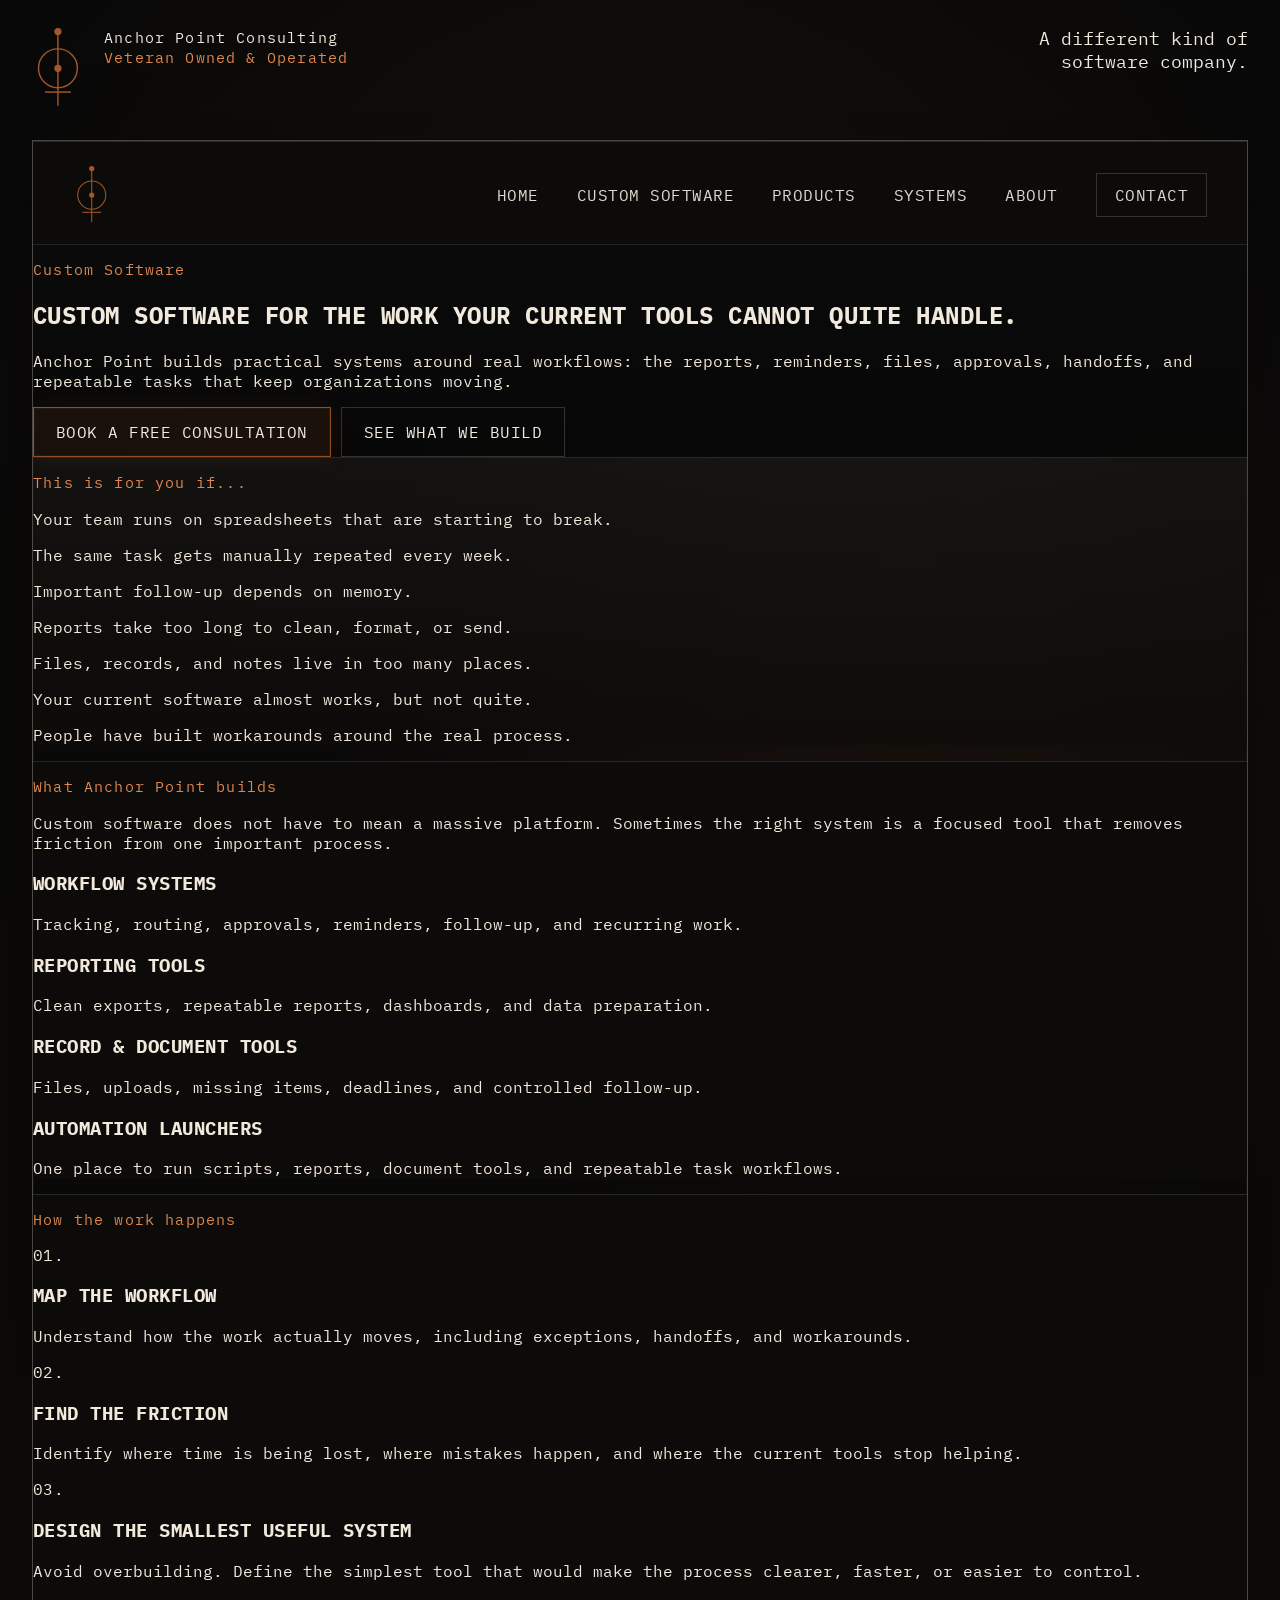
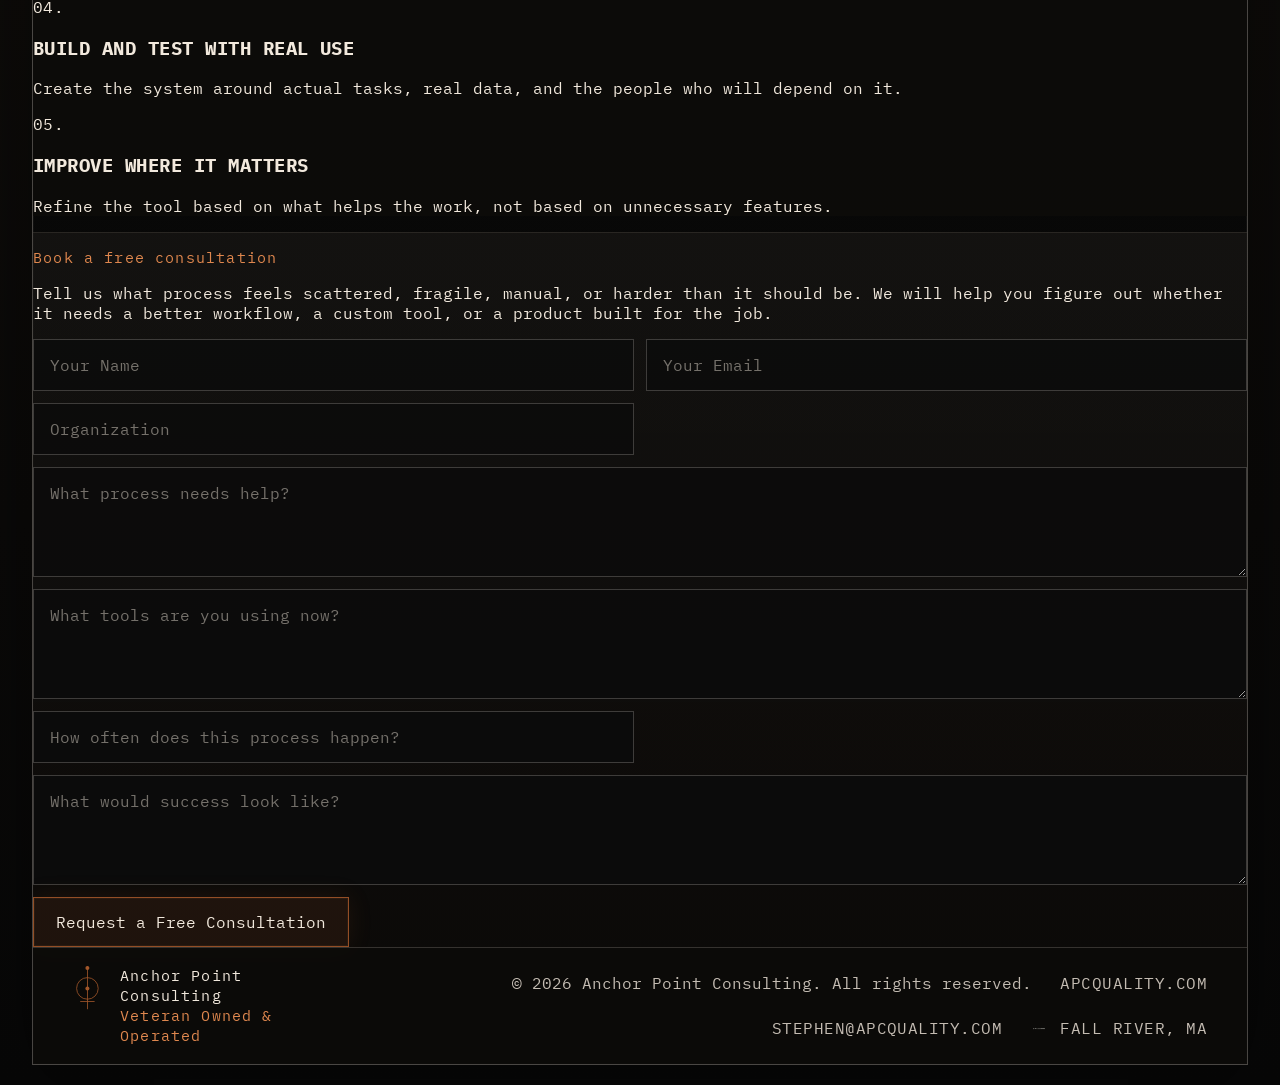
==== custom-software.html @ 1e288ab1 "Add files via upload" ====
<!DOCTYPE html>
<html lang="en">
<head>
  <meta charset="UTF-8">
  <meta name="viewport" content="width=device-width, initial-scale=1.0">
  <title>Custom Software | Anchor Point Consulting</title>
  <meta
    name="description"
    content="Anchor Point Consulting builds practical custom software around real workflows and helps organizations decide whether they need software, automation, cleanup, or a better workflow."
  >
  <link rel="preconnect" href="https://fonts.googleapis.com">
  <link rel="preconnect" href="https://fonts.gstatic.com" crossorigin>
  <link
    href="https://fonts.googleapis.com/css2?family=IBM+Plex+Mono:wght@300;400;500;600&display=swap"
    rel="stylesheet"
  >
  <link rel="stylesheet" href="styles.css">
</head>
<body>
  <div class="page-shell">
    <header class="site-top">
      <div class="site-top__brand">
        <div class="logo-mark" aria-hidden="true">
          <span class="logo-circle"></span>
          <span class="logo-dot-top"></span>
          <span class="logo-dot-center"></span>
          <span class="logo-base"></span>
        </div>
        <div>
          <p class="eyebrow brand-name">Anchor Point Consulting</p>
          <p class="eyebrow eyebrow--accent">Veteran Owned &amp; Operated</p>
        </div>
      </div>
      <div class="site-top__statement">
        <p>A different kind of</p>
        <p>software company.</p>
      </div>
    </header>

    <main class="frame">
      <nav class="frame-nav site-section is-base" aria-label="Primary">
        <a class="frame-nav__brand" href="index.html" aria-label="Anchor Point Consulting home">
          <div class="logo-scale logo-scale--nav">
            <div class="logo-mark" aria-hidden="true">
              <span class="logo-circle"></span>
              <span class="logo-dot-top"></span>
              <span class="logo-dot-center"></span>
              <span class="logo-base"></span>
            </div>
          </div>
        </a>
        <div class="frame-nav__links">
          <a href="index.html">Home</a>
          <a href="custom-software.html">Custom Software</a>
          <a href="products.html">Products</a>
          <a href="index.html#systems">Systems</a>
          <a href="index.html#about">About</a>
          <a class="button button--ghost button--nav" href="index.html#contact">Contact</a>
        </div>
      </nav>

      <section class="service-hero site-section is-hero">
        <div class="service-hero__copy">
          <p class="eyebrow eyebrow--accent service-label">Custom Software</p>
          <h1>Custom software for the work your current tools cannot quite handle.</h1>
          <p class="service-hero__body">
            Anchor Point builds practical systems around real workflows: the reports, reminders, files, approvals,
            handoffs, and repeatable tasks that keep organizations moving.
          </p>
          <div class="service-hero__actions">
            <a class="button button--primary" href="#consultation">Book a Free Consultation</a>
            <a class="button button--ghost" href="#what-we-build-custom">See What We Build</a>
          </div>
        </div>
      </section>

      <section class="service-fit site-section is-muted">
        <div class="service-section__header">
          <p class="eyebrow eyebrow--accent service-section__label">This is for you if...</p>
        </div>
        <div class="service-fit__grid">
          <article class="service-fit__item"><p>Your team runs on spreadsheets that are starting to break.</p></article>
          <article class="service-fit__item"><p>The same task gets manually repeated every week.</p></article>
          <article class="service-fit__item"><p>Important follow-up depends on memory.</p></article>
          <article class="service-fit__item"><p>Reports take too long to clean, format, or send.</p></article>
          <article class="service-fit__item"><p>Files, records, and notes live in too many places.</p></article>
          <article class="service-fit__item"><p>Your current software almost works, but not quite.</p></article>
          <article class="service-fit__item"><p>People have built workarounds around the real process.</p></article>
        </div>
      </section>

      <section class="service-builds site-section is-base" id="what-we-build-custom">
        <div class="service-builds__intro">
          <div class="service-section__header">
            <p class="eyebrow eyebrow--accent service-section__label">What Anchor Point builds</p>
            <p class="service-section__intro">
              Custom software does not have to mean a massive platform. Sometimes the right system is a focused tool
              that removes friction from one important process.
            </p>
          </div>
        </div>
        <div class="service-builds__grid">
          <article class="service-builds__item">
            <h3>Workflow systems</h3>
            <p>Tracking, routing, approvals, reminders, follow-up, and recurring work.</p>
          </article>
          <article class="service-builds__item">
            <h3>Reporting tools</h3>
            <p>Clean exports, repeatable reports, dashboards, and data preparation.</p>
          </article>
          <article class="service-builds__item">
            <h3>Record &amp; document tools</h3>
            <p>Files, uploads, missing items, deadlines, and controlled follow-up.</p>
          </article>
          <article class="service-builds__item">
            <h3>Automation launchers</h3>
            <p>One place to run scripts, reports, document tools, and repeatable task workflows.</p>
          </article>
        </div>
      </section>

      <section class="service-process site-section is-base">
        <div class="service-section__header">
          <p class="eyebrow eyebrow--accent service-section__label">How the work happens</p>
        </div>
        <div class="service-process__list">
          <article class="service-process__item">
            <div class="service-process__number">01.</div>
            <div>
              <h3>Map the workflow</h3>
              <p>Understand how the work actually moves, including exceptions, handoffs, and workarounds.</p>
            </div>
          </article>
          <article class="service-process__item">
            <div class="service-process__number">02.</div>
            <div>
              <h3>Find the friction</h3>
              <p>Identify where time is being lost, where mistakes happen, and where the current tools stop helping.</p>
            </div>
          </article>
          <article class="service-process__item">
            <div class="service-process__number">03.</div>
            <div>
              <h3>Design the smallest useful system</h3>
              <p>Avoid overbuilding. Define the simplest tool that would make the process clearer, faster, or easier to control.</p>
            </div>
          </article>
          <article class="service-process__item">
            <div class="service-process__number">04.</div>
            <div>
              <h3>Build and test with real use</h3>
              <p>Create the system around actual tasks, real data, and the people who will depend on it.</p>
            </div>
          </article>
          <article class="service-process__item">
            <div class="service-process__number">05.</div>
            <div>
              <h3>Improve where it matters</h3>
              <p>Refine the tool based on what helps the work, not based on unnecessary features.</p>
            </div>
          </article>
        </div>
      </section>

      <section class="consultation-section site-section is-muted" id="consultation">
        <div class="service-section__header">
          <p class="eyebrow eyebrow--accent service-section__label">Book a free consultation</p>
          <p class="service-section__intro">
            Tell us what process feels scattered, fragile, manual, or harder than it should be. We will help you figure
            out whether it needs a better workflow, a custom tool, or a product built for the job.
          </p>
        </div>
        <form action="https://formspree.io/f/xqeygwbq" method="POST" class="contact-form consultation-form">
          <input type="text" name="name" placeholder="Your Name" required>
          <input type="email" name="email" placeholder="Your Email" required>
          <input type="text" name="organization" placeholder="Organization">
          <textarea name="process" placeholder="What process needs help?" required></textarea>
          <textarea name="current_tools" placeholder="What tools are you using now?"></textarea>
          <input type="text" name="frequency" placeholder="How often does this process happen?">
          <textarea name="success" placeholder="What would success look like?"></textarea>
          <button class="button button--primary contact-submit" type="submit">Request a Free Consultation</button>
        </form>
      </section>

      <footer class="site-footer site-section is-base">
        <div class="site-footer__brand">
          <div class="logo-scale logo-scale--footer">
            <div class="logo-mark" aria-hidden="true">
              <span class="logo-circle"></span>
              <span class="logo-dot-top"></span>
              <span class="logo-dot-center"></span>
              <span class="logo-base"></span>
            </div>
          </div>
          <div>
            <p class="eyebrow brand-name">Anchor Point Consulting</p>
            <p class="eyebrow eyebrow--accent">Veteran Owned &amp; Operated</p>
          </div>
        </div>
        <div class="site-footer__meta">
          <p>&copy; 2026 Anchor Point Consulting. All rights reserved.</p>
          <a href="index.html">apcquality.com</a>
          <a href="mailto:stephen@apcquality.com">stephen@apcquality.com</a>
          <span class="site-footer__location">
            <img src="images/phone.png" alt="" aria-hidden="true">
            <span>Fall River, MA</span>
          </span>
        </div>
      </footer>
    </main>
  </div>
</body>
</html>
---- styles.css ----
:root {
  --void: #0d0b09;
  --shadow: #1a1816;
  --distance: #27313a;
  --fade: #5c474b;
  --moss: #4c503f;
  --ember: #a3572a;
  --parchment: #f2e9dd;
  --border: rgba(242, 233, 221, 0.18);
  --border-strong: rgba(242, 233, 221, 0.28);
  --glow: rgba(163, 87, 42, 0.32);
  --content-width: min(1460px, calc(100vw - 64px));
  --transition: 180ms ease;
}

*,
*::before,
*::after {
  box-sizing: border-box;
}

html {
  scroll-behavior: smooth;
}

body {
  margin: 0;
  min-height: 100vh;
  background:
    radial-gradient(circle at 50% 14%, rgba(163, 87, 42, 0.08), transparent 30%),
    radial-gradient(circle at 78% 28%, rgba(163, 87, 42, 0.06), transparent 24%),
    linear-gradient(180deg, #080808 0%, var(--void) 58%, #070707 100%);
  color: var(--parchment);
  font-family: "IBM Plex Mono", monospace;
  text-transform: uppercase;
  letter-spacing: 0.03em;
}

img {
  display: block;
  max-width: 100%;
}

a {
  color: inherit;
  text-decoration: none;
}

p,
li,
input,
textarea,
button {
  text-transform: none;
  letter-spacing: normal;
}

.page-shell {
  width: var(--content-width);
  margin: 0 auto;
  padding: 22px 0 20px;
}

.site-top {
  display: flex;
  justify-content: space-between;
  align-items: flex-start;
  gap: 32px;
  padding: 6px 0 18px;
  margin-bottom: 14px;
}

.site-top__brand,
.site-footer__brand {
  display: flex;
  align-items: flex-start;
  gap: 18px;
}

.site-top .logo-mark {
  transform: scale(0.72);
  transform-origin: top left;
  margin-right: -18px;
  margin-bottom: -32px;
}

.frame-nav__brand {
  display: inline-flex;
  align-items: center;
}

.site-top__statement {
  max-width: 300px;
  text-align: right;
  font-size: 1.1rem;
  line-height: 1.3;
}

.site-top__statement p,
.site-top__brand p,
.site-footer__brand p {
  margin: 0;
}

.brand-name {
  font-size: 1.3rem;
  color: var(--parchment);
}

.eyebrow {
  font-size: 0.92rem;
  line-height: 1.35;
  letter-spacing: 0.08em;
}

.eyebrow--accent {
  color: #df874e;
}

.frame {
  position: relative;
  border: 1px solid var(--border-strong);
  background:
    linear-gradient(180deg, rgba(255, 255, 255, 0.008), rgba(255, 255, 255, 0)),
    radial-gradient(circle at 72% 24%, rgba(163, 87, 42, 0.07), transparent 28%),
    rgba(7, 7, 7, 0.82);
  box-shadow:
    inset 0 0 0 1px rgba(255, 255, 255, 0.03),
    0 24px 80px rgba(0, 0, 0, 0.36);
  overflow: hidden;
}

.frame::before {
  content: "";
  position: absolute;
  inset: 0;
  background:
    linear-gradient(transparent 97%, rgba(242, 233, 221, 0.02) 100%),
    linear-gradient(90deg, transparent 97%, rgba(242, 233, 221, 0.02) 100%);
  background-size: 100% 46px, 46px 100%;
  opacity: 0.14;
  pointer-events: none;
}

.frame-nav,
.hero,
.philosophy,
.capabilities,
.products,
.lower-grid,
.contact,
.site-footer {
  position: relative;
  z-index: 1;
}

.frame-nav {
  display: flex;
  justify-content: space-between;
  align-items: center;
  gap: 24px;
  padding: 24px 40px 20px;
}

.frame-nav__links {
  display: flex;
  align-items: center;
  gap: 18px 38px;
  flex-wrap: wrap;
}

.frame-nav__links a {
  font-size: 1rem;
  color: rgba(242, 233, 221, 0.92);
  transition: color var(--transition), text-shadow var(--transition), border-color var(--transition), background-color var(--transition);
}

.frame-nav__links a:hover,
.frame-nav__links a:focus-visible {
  color: #f6b17d;
  text-shadow: 0 0 14px rgba(163, 87, 42, 0.28);
}

.site-section {
  border-top: 1px solid rgba(242, 233, 221, 0.12);
}

.site-section.is-base {
  background: rgba(13, 11, 9, 0.92);
}

.site-section.is-muted {
  background: linear-gradient(180deg, rgba(26, 24, 22, 0.62), rgba(13, 11, 9, 0.82));
}

.site-section.is-hero {
  background:
    linear-gradient(180deg, rgba(10, 10, 10, 0.9), rgba(7, 7, 7, 0.95)),
    radial-gradient(circle at 76% 42%, rgba(163, 87, 42, 0.06), transparent 26%);
}

.section-grid {
  border-top: 0;
}

.hero {
  display: grid;
  grid-template-columns: minmax(340px, 0.92fr) minmax(380px, 1.08fr);
  gap: 28px;
  padding: 38px 46px 34px;
  align-items: center;
}

.hero__copy {
  max-width: 560px;
}

.hero h1,
.contact h2 {
  margin: 0;
  font-size: clamp(3rem, 5.9vw, 5.8rem);
  line-height: 0.97;
  font-weight: 300;
  letter-spacing: 0.04em;
}

.hero__tagline {
  margin: 28px 0 34px;
  max-width: 510px;
  font-size: 1.45rem;
  line-height: 1.75;
  color: rgba(242, 233, 221, 0.88);
}

.button {
  display: inline-flex;
  align-items: center;
  justify-content: center;
  gap: 12px;
  border: 1px solid transparent;
  padding: 14px 22px;
  font-size: 1rem;
  font-family: inherit;
  color: var(--parchment);
  background: transparent;
  cursor: pointer;
  transition: transform var(--transition), box-shadow var(--transition), border-color var(--transition), background-color var(--transition), color var(--transition);
}

.button:hover,
.button:focus-visible {
  transform: translateY(-1px);
}

.button--primary {
  border-color: rgba(163, 87, 42, 0.88);
  background: rgba(163, 87, 42, 0.12);
  box-shadow: inset 0 0 0 1px rgba(255, 180, 120, 0.05), 0 0 24px rgba(163, 87, 42, 0.12);
}

.button--primary:hover,
.button--primary:focus-visible {
  background: rgba(163, 87, 42, 0.2);
  box-shadow: 0 0 30px rgba(163, 87, 42, 0.18);
  color: #ffd7ba;
}

.button--ghost {
  border-color: var(--border);
}

.button--ghost:hover,
.button--ghost:focus-visible {
  border-color: rgba(163, 87, 42, 0.7);
  background: rgba(163, 87, 42, 0.08);
}

.button--nav {
  padding: 11px 18px;
}

.hero-scene {
  position: relative;
  min-height: 500px;
  border: 1px solid rgba(242, 233, 221, 0.08);
  background: linear-gradient(180deg, rgba(12, 12, 12, 0.4), rgba(7, 7, 7, 0.7));
  overflow: hidden;
}

.hero-scene::before {
  content: "";
  position: absolute;
  inset: 0;
  background:
    linear-gradient(90deg, rgba(7, 7, 7, 0.42) 0%, rgba(7, 7, 7, 0.12) 34%, rgba(7, 7, 7, 0.06) 58%, rgba(7, 7, 7, 0.28) 100%),
    radial-gradient(circle at 82% 78%, rgba(255, 169, 92, 0.1), rgba(163, 87, 42, 0.05) 18%, transparent 42%);
  pointer-events: none;
  z-index: 1;
}

.hero-scene::after {
  content: "";
  position: absolute;
  inset: 0;
  background:
    linear-gradient(180deg, rgba(0, 0, 0, 0.12) 0%, rgba(0, 0, 0, 0.04) 34%, rgba(0, 0, 0, 0.28) 72%, rgba(0, 0, 0, 0.54) 100%);
  pointer-events: none;
  z-index: 1;
}

.hero-scene__image {
  position: absolute;
  inset: 0;
  width: 100%;
  height: 100%;
  object-fit: cover;
  object-position: center right;
  filter: brightness(0.72) contrast(1.02) saturate(0.86);
}

.logo-mark {
  position: relative;
  width: 72px;
  height: 112px;
  color: var(--ember);
  flex: 0 0 auto;
}

.logo-mark::before {
  content: "";
  position: absolute;
  left: 50%;
  top: 0;
  width: 2px;
  height: 108px;
  transform: translateX(-50%);
  background: currentColor;
}

.logo-circle {
  position: absolute;
  left: 50%;
  top: 28px;
  width: 56px;
  height: 56px;
  border: 2px solid currentColor;
  border-radius: 50%;
  transform: translateX(-50%);
}

.logo-dot-top {
  position: absolute;
  left: 50%;
  top: 0;
  width: 10px;
  height: 10px;
  border-radius: 50%;
  background: currentColor;
  transform: translateX(-50%);
}

.logo-dot-center {
  position: absolute;
  left: 50%;
  top: 56px;
  width: 10px;
  height: 10px;
  border-radius: 50%;
  background: currentColor;
  transform: translate(-50%, -50%);
}

.logo-base {
  position: absolute;
  left: 50%;
  top: 88px;
  width: 36px;
  height: 2px;
  background: currentColor;
  transform: translateX(-50%);
}

.logo-scale {
  display: inline-flex;
  width: 72px;
  height: 112px;
  transform-origin: top left;
}

.logo-scale--nav {
  transform: scale(0.52);
  margin-right: -34px;
  margin-bottom: -54px;
}

.logo-scale--footer {
  transform: scale(0.4);
  margin-right: -43px;
  margin-bottom: -67px;
}

.section-grid--split,
.section-grid--products,
.section-grid--contact,
.lower-grid,
.capabilities {
  padding: 0 46px;
}

.philosophy {
  display: grid;
  grid-template-columns: minmax(0, 1fr) 56px minmax(0, 1fr);
  gap: 10px;
  align-items: center;
  padding-top: 34px;
  padding-bottom: 34px;
}

.panel {
  min-width: 0;
}

.panel h2 {
  margin: 8px 0 18px;
  font-size: clamp(2rem, 3vw, 3.2rem);
  line-height: 1.15;
  font-weight: 300;
  text-transform: none;
  letter-spacing: 0.02em;
}

.panel p {
  margin: 0;
  color: rgba(242, 233, 221, 0.82);
  font-size: 1.15rem;
  line-height: 1.75;
}

.panel--statement .lead {
  font-size: clamp(1.8rem, 2.8vw, 3rem);
  line-height: 1.35;
  letter-spacing: 0.02em;
  color: var(--parchment);
}

.panel--statement .lead + .lead {
  margin-top: 20px;
}

.philosophy .philosophy-eyebrow {
  color: var(--ember);
  letter-spacing: 0.08em;
  text-transform: uppercase;
}

.philosophy-belief {
  font-size: clamp(1.65rem, 2.8vw, 3rem);
  line-height: 1.28;
  max-width: 620px;
}

.philosophy-belief + .philosophy-belief {
  margin-top: 1.5rem;
}

.philosophy-copy {
  font-size: clamp(1rem, 1.1vw, 1.15rem);
  line-height: 1.75;
  max-width: 680px;
}

.divider {
  display: flex;
  align-items: center;
  justify-content: center;
}

.divider span {
  position: relative;
  display: block;
  width: 1px;
  height: 162px;
  background: linear-gradient(180deg, transparent 0%, rgba(242, 233, 221, 0.28) 16%, rgba(242, 233, 221, 0.28) 84%, transparent 100%);
}

.divider span::after {
  content: "";
  position: absolute;
  left: 50%;
  top: 50%;
  width: 22px;
  height: 22px;
  border: 1px solid rgba(163, 87, 42, 0.86);
  border-radius: 50%;
  transform: translate(-50%, -50%);
  box-shadow: 0 0 16px rgba(163, 87, 42, 0.18);
}

.divider span::before {
  content: "";
  position: absolute;
  left: 50%;
  top: 50%;
  width: 6px;
  height: 6px;
  background: #e49b63;
  border-radius: 50%;
  transform: translate(-50%, -50%);
}

.capabilities {
  padding-top: 22px;
  padding-bottom: 18px;
}

.capabilities__grid {
  display: grid;
  grid-template-columns: repeat(4, minmax(0, 1fr));
  margin-top: 16px;
}

.capability-card {
  padding: 18px 28px 24px 0;
  min-height: 286px;
}

.capability-card:not(:first-child) {
  border-left: 1px solid var(--border);
  padding-left: 28px;
}

.capability-card h3,
.product-item h3 {
  margin: 0 0 10px;
  font-size: 1.55rem;
  font-weight: 400;
  color: var(--parchment);
}

.capability-card p,
.product-item p,
.products__intro p,
.info-list li,
.point-panel p,
.contact__copy p,
.site-footer__meta p,
.site-footer__meta a,
.site-footer__location span {
  font-size: 1rem;
  line-height: 1.7;
  color: rgba(242, 233, 221, 0.8);
}

.capability-card__icon {
  width: 44px;
  height: 44px;
  margin-bottom: 24px;
  position: relative;
  color: #df874e;
}

.capability-card__icon--code::before {
  content: "</>";
  position: absolute;
  inset: 0;
  font-size: 2rem;
  line-height: 44px;
}

.capability-card__icon--blocks::before,
.capability-card__icon--blocks::after,
.capability-card__icon--bars::before,
.capability-card__icon--gear::before {
  content: "";
  position: absolute;
}

.capability-card__icon--blocks::before {
  inset: 8px 14px 14px 8px;
  border: 1px solid currentColor;
  box-shadow: 16px 0 0 -1px currentColor, 8px -14px 0 -1px currentColor;
}

.capability-card__icon--blocks::after {
  inset: 0;
  border-left: 1px solid currentColor;
  border-right: 1px solid transparent;
  transform: translateX(22px);
}

.capability-card__icon--bars::before {
  bottom: 4px;
  left: 4px;
  width: 8px;
  height: 16px;
  border: 1px solid currentColor;
  box-shadow: 14px -8px 0 -1px currentColor, 28px -20px 0 -1px currentColor;
}

.capability-card__icon--gear::before {
  inset: 6px;
  border: 1px solid currentColor;
  border-radius: 50%;
  box-shadow:
    0 -17px 0 -15px currentColor,
    0 17px 0 -15px currentColor,
    17px 0 0 -15px currentColor,
    -17px 0 0 -15px currentColor,
    12px 12px 0 -15px currentColor,
    -12px 12px 0 -15px currentColor,
    12px -12px 0 -15px currentColor,
    -12px -12px 0 -15px currentColor;
}

.products {
  position: relative;
  display: grid;
  grid-template-columns: minmax(260px, 0.78fr) minmax(420px, 1.22fr);
  gap: 42px;
  align-items: stretch;
  padding-top: 32px;
  padding-bottom: 24px;
}

.products-section {
  overflow: hidden;
}

.products-section::before {
  content: "";
  position: absolute;
  inset: 0;
  background: linear-gradient(
    90deg,
    rgba(13, 11, 9, 0.96) 0%,
    rgba(13, 11, 9, 0.9) 45%,
    rgba(13, 11, 9, 0.48) 100%
  );
  pointer-events: none;
  z-index: 0;
}

.products-section::after {
  content: "";
  position: absolute;
  right: 0;
  bottom: 0;
  width: 55%;
  height: 100%;
  background-image:
    linear-gradient(90deg, rgba(13, 11, 9, 0.85), rgba(13, 11, 9, 0.15)),
    url("images/contour-map.png");
  background-size: cover;
  background-position: 78% center;
  background-repeat: no-repeat;
  opacity: 0.55;
  pointer-events: none;
  z-index: 0;
}

.products-section > * {
  position: relative;
  z-index: 1;
}

.products-section .products__label {
  color: var(--ember);
}

.products__intro-copy {
  margin-top: 8px;
  max-width: 320px;
}

.products__index {
  display: grid;
  gap: 18px;
  margin-top: 22px;
  max-width: 320px;
}

.products__index-item h3,
.products__index-item p {
  margin: 0;
}

.products__index-heading {
  display: flex;
  align-items: baseline;
  gap: 12px;
}

.products__index-heading h3 {
  font-size: 1.08rem;
  line-height: 1.35;
  font-weight: 400;
  margin: 0;
}

.products__index-item .product-item__number {
  font-size: 1rem;
  line-height: 1.2;
}

.products__index-item p:last-child {
  margin-top: 6px;
  font-size: 0.95rem;
  line-height: 1.55;
  color: rgba(242, 233, 221, 0.66);
}

.products__list {
  padding-left: 34px;
  border-left: 1px solid rgba(242, 233, 221, 0.12);
  max-width: 760px;
}

.product-item {
  display: grid;
  grid-template-columns: 52px minmax(0, 1fr);
  gap: 18px;
}

.product-item + .product-item {
  margin-top: 46px;
}

.product-item__number {
  color: var(--ember);
  font-size: 1.4rem;
  line-height: 1.2;
}

.products__list .product-item h3 {
  margin: 0 0 12px;
  font-size: 1.55rem;
}

.products__list .product-item p {
  max-width: 650px;
  line-height: 1.78;
}

.products__explore {
  margin-top: 28px;
}

.products__explore a {
  color: rgba(242, 233, 221, 0.82);
  transition: color var(--transition), text-shadow var(--transition);
}

.products__explore a:hover,
.products__explore a:focus-visible {
  color: #f6b17d;
  text-shadow: 0 0 14px rgba(163, 87, 42, 0.24);
}

.catalog-hero,
.product-feature,
.product-future,
.catalog-contact {
  position: relative;
  z-index: 1;
}

.catalog-hero,
.product-feature,
.product-future,
.catalog-contact {
  padding-left: 46px;
  padding-right: 46px;
}

.catalog-hero {
  padding-top: 40px;
  padding-bottom: 38px;
}

.catalog-label,
.product-feature__number,
.product-future .eyebrow {
  color: var(--ember);
}

.catalog-hero__copy {
  max-width: 920px;
}

.catalog-hero h1,
.catalog-contact h2,
.product-feature h2 {
  margin: 0;
  font-size: clamp(2.4rem, 4.6vw, 4.9rem);
  line-height: 1.02;
  font-weight: 300;
  letter-spacing: 0.03em;
  text-transform: none;
}

.catalog-hero__body,
.catalog-contact__panel p,
.product-feature__description,
.product-feature__trial-note,
.product-future__panel p,
.product-feature__download-note,
.product-feature__details li {
  color: rgba(242, 233, 221, 0.82);
  font-size: 1.05rem;
  line-height: 1.75;
}

.catalog-hero__body {
  max-width: 940px;
  margin: 22px 0 0;
}

.catalog-hero__actions {
  display: flex;
  align-items: center;
  gap: 18px 24px;
  flex-wrap: wrap;
  margin-top: 30px;
}

.catalog-hero__link {
  color: rgba(242, 233, 221, 0.82);
  transition: color var(--transition), text-shadow var(--transition);
}

.catalog-hero__link:hover,
.catalog-hero__link:focus-visible {
  color: #f6b17d;
  text-shadow: 0 0 14px rgba(163, 87, 42, 0.24);
}

.product-feature {
  padding-top: 30px;
  padding-bottom: 30px;
}

.product-feature__panel {
  max-width: 980px;
  border: 1px solid rgba(242, 233, 221, 0.12);
  background:
    linear-gradient(180deg, rgba(26, 24, 22, 0.36), rgba(13, 11, 9, 0.46)),
    rgba(11, 10, 9, 0.72);
  padding: 28px 30px 30px;
  box-shadow: inset 0 0 0 1px rgba(255, 255, 255, 0.02);
}

.product-feature__header {
  max-width: 720px;
}

.product-feature__number {
  margin: 0 0 10px;
}

.product-feature h2 {
  font-size: clamp(1.9rem, 3vw, 3rem);
}

.product-feature__description {
  margin: 20px 0 0;
  max-width: 780px;
}

.product-feature__trial-note {
  margin: 16px 0 0;
  max-width: 760px;
}

.product-feature__details {
  margin: 24px 0 0;
  padding: 0;
  list-style: none;
  display: grid;
  gap: 12px;
  max-width: 760px;
}

.product-feature__details li {
  position: relative;
  padding-left: 18px;
}

.product-feature__details li::before {
  content: "";
  position: absolute;
  left: 0;
  top: 0.82em;
  width: 6px;
  height: 6px;
  border-radius: 50%;
  background: var(--ember);
  transform: translateY(-50%);
}

.product-feature__actions {
  margin-top: 28px;
}

.product-feature__download-note {
  margin: 14px 0 0;
  max-width: 620px;
  font-size: 0.95rem;
}

.product-future {
  padding-top: 26px;
  padding-bottom: 26px;
}

.product-future__panel {
  max-width: 760px;
}

.catalog-contact {
  padding-top: 28px;
  padding-bottom: 34px;
}

.catalog-contact__panel {
  max-width: 820px;
}

.catalog-contact__panel p {
  margin: 18px 0 24px;
  max-width: 760px;
}

@media (max-width: 1180px) {
  .products {
    gap: 30px;
  }

  .products__list {
    padding-left: 0;
    border-left: 0;
  }

  .products-section::after {
    width: 58%;
  }

  .catalog-hero,
  .product-feature,
  .product-future,
  .catalog-contact {
    padding-left: 36px;
    padding-right: 36px;
  }
}

.lower-grid {
  display: grid;
  grid-template-columns: repeat(3, minmax(0, 1fr));
  gap: 0;
  padding-top: 24px;
  padding-bottom: 24px;
}

.lower-grid .panel {
  padding-right: 30px;
}

.lower-grid .panel:not(:first-child) {
  border-left: 1px solid var(--border);
  padding-left: 30px;
}

.lower-grid .lower-grid__title {
  color: var(--ember);
  letter-spacing: 0.04em;
  margin-bottom: 16px;
}

.info-list {
  margin: 18px 0 0;
  padding: 0;
  list-style: none;
  display: grid;
  gap: 18px;
}

.lower-grid .info-list li strong {
  display: block;
  margin-bottom: 2px;
  color: color-mix(in srgb, var(--ember) 75%, var(--parchment));
  font-weight: 400;
}

.point-panel__lead {
  font-size: clamp(1.55rem, 2.2vw, 2.3rem);
  line-height: 1.34;
  letter-spacing: 0.02em;
  color: var(--parchment);
  margin-bottom: 18px;
}

.button--inline {
  margin-top: 22px;
}

.contact {
  display: grid;
  grid-template-columns: minmax(260px, 0.78fr) minmax(420px, 1.22fr);
  gap: 34px;
  align-items: start;
  padding-top: 28px;
  padding-bottom: 32px;
}

.contact h2 {
  font-size: clamp(2rem, 3vw, 3rem);
  margin-bottom: 18px;
}

.contact-form {
  display: grid;
  grid-template-columns: repeat(2, minmax(0, 1fr));
  gap: 12px;
}

.contact-form input,
.contact-form textarea {
  width: 100%;
  border: 1px solid rgba(242, 233, 221, 0.22);
  background: rgba(12, 12, 12, 0.9);
  color: var(--parchment);
  padding: 15px 16px;
  font: inherit;
  font-size: 0.98rem;
  transition: border-color var(--transition), box-shadow var(--transition), background-color var(--transition);
}

.contact-form input::placeholder,
.contact-form textarea::placeholder {
  color: rgba(242, 233, 221, 0.46);
}

.contact-form input:focus,
.contact-form textarea:focus {
  outline: none;
  border-color: rgba(163, 87, 42, 0.88);
  box-shadow: 0 0 0 3px rgba(163, 87, 42, 0.12);
  background: rgba(18, 16, 15, 0.96);
}

.contact-form textarea {
  grid-column: 1 / -1;
  min-height: 110px;
  resize: vertical;
}

.contact-submit {
  justify-self: start;
  min-width: 180px;
}

.site-footer {
  display: flex;
  justify-content: space-between;
  align-items: center;
  gap: 24px;
  padding: 18px 40px;
  border-top: 1px solid var(--border);
}

.site-footer__meta {
  display: flex;
  align-items: center;
  justify-content: flex-end;
  gap: 18px 28px;
  flex-wrap: wrap;
}

.site-footer__meta p {
  margin: 0;
}

.site-footer__meta a {
  transition: color var(--transition), text-shadow var(--transition);
}

.site-footer__meta a:hover,
.site-footer__meta a:focus-visible {
  color: #f6b17d;
  text-shadow: 0 0 14px rgba(163, 87, 42, 0.24);
}

.site-footer__location {
  display: inline-flex;
  align-items: center;
  gap: 12px;
}

.site-footer__location img {
  width: 18px;
  height: 18px;
  object-fit: contain;
  filter: saturate(0.8) brightness(1.1);
}

@media (max-width: 1180px) {
  .page-shell {
    width: min(100vw - 32px, 1100px);
    padding-top: 24px;
  }

  .hero,
  .products,
  .contact {
    grid-template-columns: 1fr;
  }

  .hero-scene {
    min-height: 420px;
  }

  .products__list {
    border-left: 0;
    padding-left: 0;
    padding-top: 10px;
  }

  .products__graphic {
    min-height: 280px;
  }

  .lower-grid {
    grid-template-columns: 1fr;
    gap: 24px;
  }

  .lower-grid .panel:not(:first-child) {
    border-left: 0;
    padding-left: 0;
    border-top: 1px solid var(--border);
    padding-top: 24px;
  }

  .site-footer {
    flex-direction: column;
    align-items: flex-start;
  }

  .site-footer__meta {
    justify-content: flex-start;
  }
}

@media (max-width: 900px) {
  .site-top,
  .frame-nav,
  .philosophy,
  .capabilities__grid,
  .contact,
  .site-footer {
    gap: 20px;
  }

  .site-top {
    flex-direction: column;
  }

  .site-top__statement {
    text-align: left;
  }

  .philosophy {
    grid-template-columns: 1fr;
  }

  .divider {
    display: none;
  }

  .capabilities__grid {
    grid-template-columns: repeat(2, minmax(0, 1fr));
  }

  .capability-card:nth-child(3),
  .capability-card:nth-child(4) {
    border-top: 1px solid var(--border);
    padding-top: 28px;
  }

  .capability-card:nth-child(3) {
    border-left: 0;
    padding-left: 0;
  }

  .frame-nav {
    flex-direction: column;
    align-items: flex-start;
  }
}

@media (max-width: 640px) {
  :root {
    --content-width: calc(100vw - 20px);
  }

  .page-shell {
    padding-top: 16px;
    padding-bottom: 18px;
  }

  .frame-nav,
  .hero,
  .section-grid--split,
  .section-grid--products,
  .section-grid--contact,
  .lower-grid,
  .capabilities,
  .site-footer {
    padding-left: 18px;
    padding-right: 18px;
  }

  .frame-nav {
    padding-top: 22px;
    padding-bottom: 20px;
  }

  .hero {
    padding-top: 30px;
    padding-bottom: 24px;
  }

  .hero h1 {
    font-size: 2.45rem;
  }

  .hero__tagline,
  .panel p,
  .capability-card p,
  .product-item p,
  .contact__copy p,
  .site-footer__meta p,
  .site-footer__meta a,
  .site-footer__location span {
    font-size: 0.96rem;
    line-height: 1.6;
  }

  .hero-scene {
    min-height: 300px;
  }

  .hero-scene__image {
    object-position: 72% center;
  }

  .capabilities__grid {
    grid-template-columns: 1fr;
  }

  .capability-card,
  .capability-card:not(:first-child) {
    border-left: 0;
    padding-left: 0;
    padding-right: 0;
  }

  .capability-card:not(:first-child) {
    border-top: 1px solid var(--border);
    padding-top: 24px;
  }

  .contact-form {
    grid-template-columns: 1fr;
  }

  .contact-form textarea {
    grid-column: auto;
  }

  .site-footer__meta {
    gap: 10px 18px;
  }

  .catalog-hero,
  .product-feature,
  .product-future,
  .catalog-contact {
    padding-left: 18px;
    padding-right: 18px;
  }

  .catalog-hero {
    padding-top: 30px;
    padding-bottom: 24px;
  }

  .product-feature__panel {
    padding: 22px 18px 24px;
  }
}
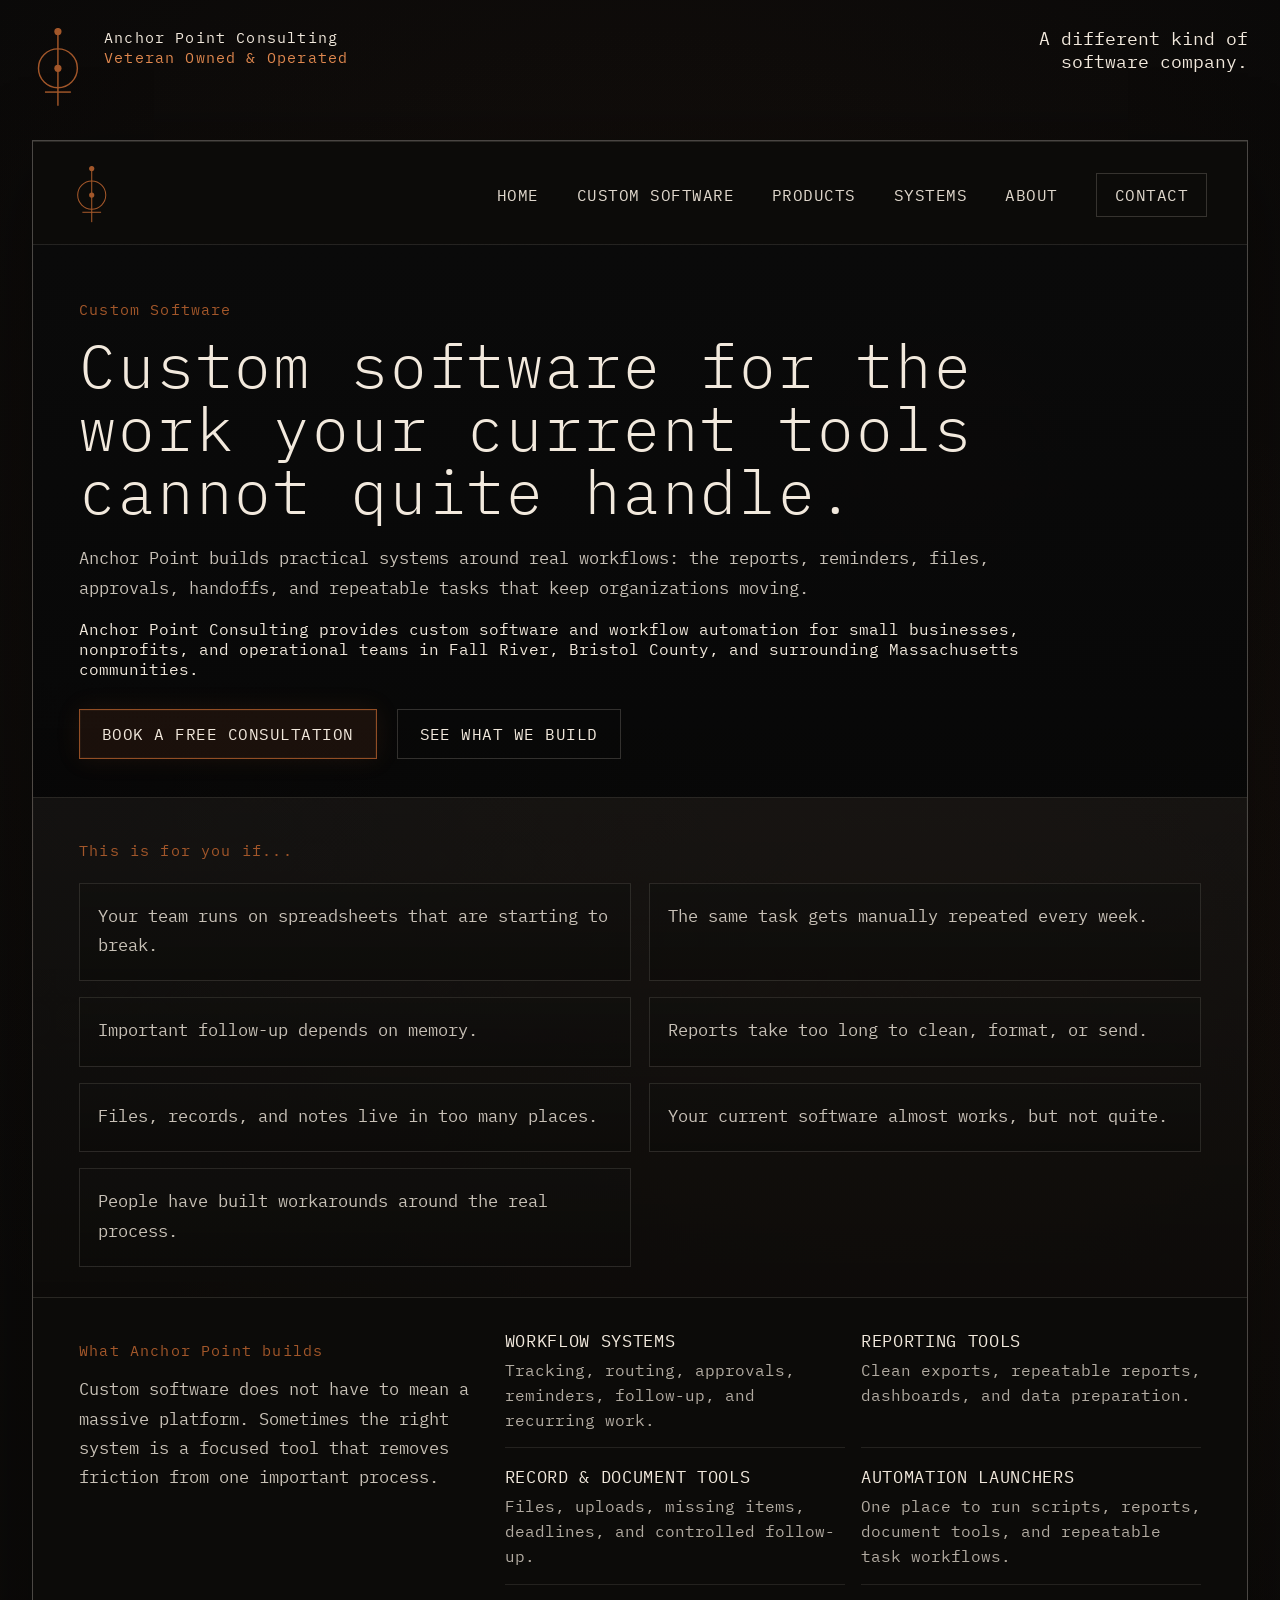
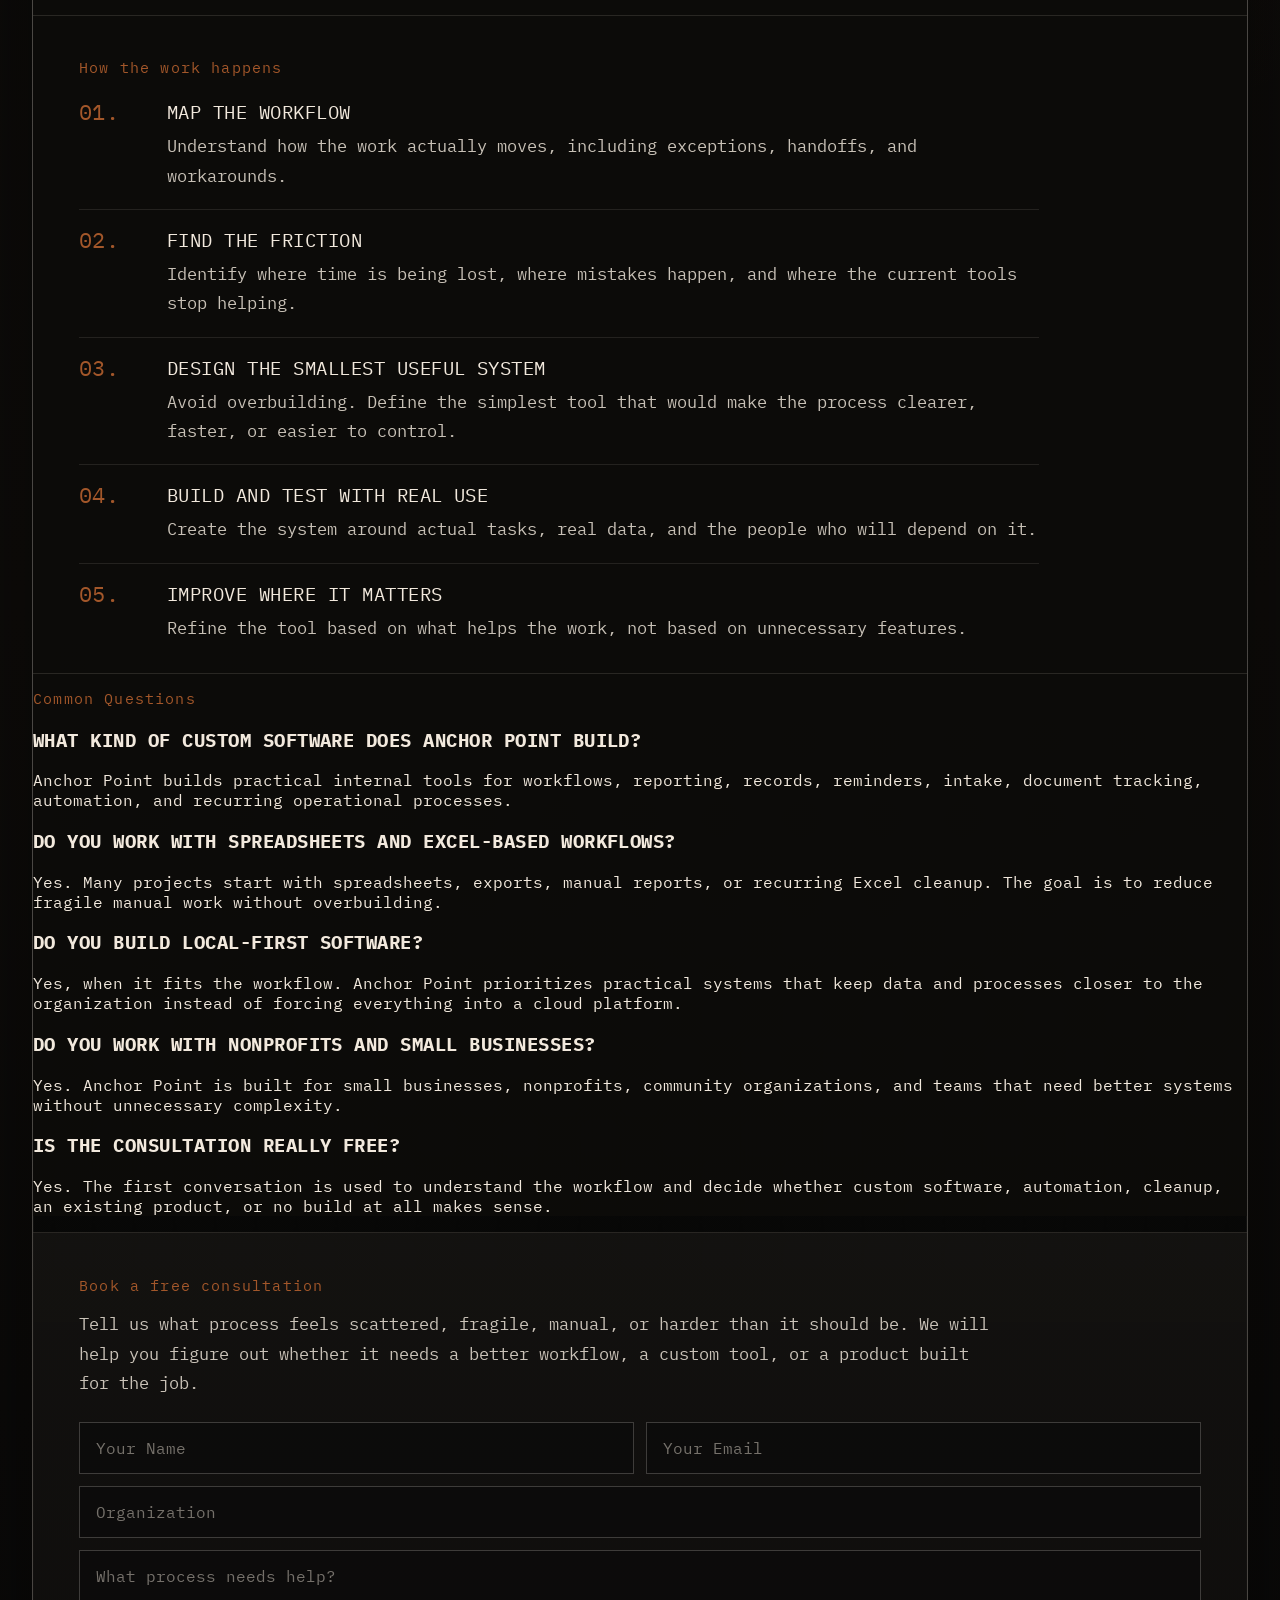
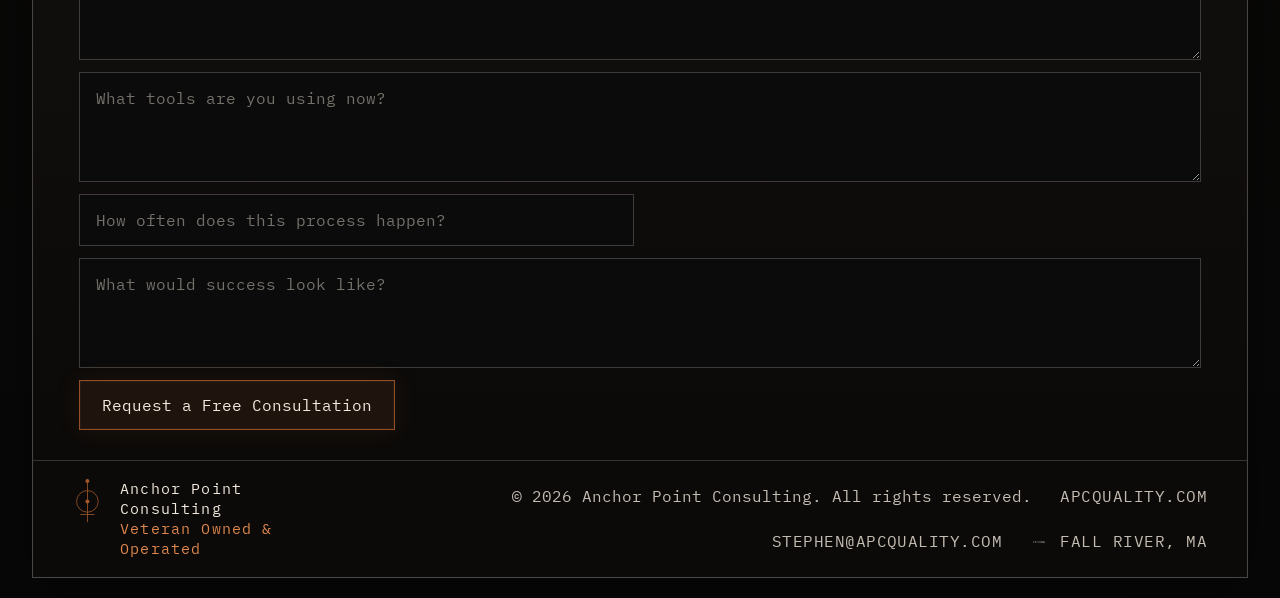
==== commit 3945a8be: "Add files via upload" ====
--- a/custom-software.html
+++ b/custom-software.html
@@ -3,10 +3,10 @@
 <head>
   <meta charset="UTF-8">
   <meta name="viewport" content="width=device-width, initial-scale=1.0">
-  <title>Custom Software | Anchor Point Consulting</title>
+  <title>Custom Software in Fall River, MA | Anchor Point Consulting</title>
   <meta
     name="description"
-    content="Anchor Point Consulting builds practical custom software around real workflows and helps organizations decide whether they need software, automation, cleanup, or a better workflow."
+    content="Custom software, workflow automation, reporting tools, and operational systems for small businesses and nonprofits in Fall River and Bristol County."
   >
   <link rel="preconnect" href="https://fonts.googleapis.com">
   <link rel="preconnect" href="https://fonts.gstatic.com" crossorigin>
@@ -67,6 +67,10 @@
             Anchor Point builds practical systems around real workflows: the reports, reminders, files, approvals,
             handoffs, and repeatable tasks that keep organizations moving.
           </p>
+          <p class="service-hero__local">
+            Anchor Point Consulting provides custom software and workflow automation for small businesses, nonprofits,
+            and operational teams in Fall River, Bristol County, and surrounding Massachusetts communities.
+          </p>
           <div class="service-hero__actions">
             <a class="button button--primary" href="#consultation">Book a Free Consultation</a>
             <a class="button button--ghost" href="#what-we-build-custom">See What We Build</a>
@@ -158,6 +162,49 @@
               <h3>Improve where it matters</h3>
               <p>Refine the tool based on what helps the work, not based on unnecessary features.</p>
             </div>
+          </article>
+        </div>
+      </section>
+
+      <section class="service-faq site-section is-base">
+        <div class="service-section__header">
+          <p class="eyebrow eyebrow--accent service-section__label">Common Questions</p>
+        </div>
+        <div class="service-faq__grid">
+          <article class="service-faq__item">
+            <h3>What kind of custom software does Anchor Point build?</h3>
+            <p>
+              Anchor Point builds practical internal tools for workflows, reporting, records, reminders, intake,
+              document tracking, automation, and recurring operational processes.
+            </p>
+          </article>
+          <article class="service-faq__item">
+            <h3>Do you work with spreadsheets and Excel-based workflows?</h3>
+            <p>
+              Yes. Many projects start with spreadsheets, exports, manual reports, or recurring Excel cleanup. The goal
+              is to reduce fragile manual work without overbuilding.
+            </p>
+          </article>
+          <article class="service-faq__item">
+            <h3>Do you build local-first software?</h3>
+            <p>
+              Yes, when it fits the workflow. Anchor Point prioritizes practical systems that keep data and processes
+              closer to the organization instead of forcing everything into a cloud platform.
+            </p>
+          </article>
+          <article class="service-faq__item">
+            <h3>Do you work with nonprofits and small businesses?</h3>
+            <p>
+              Yes. Anchor Point is built for small businesses, nonprofits, community organizations, and teams that need
+              better systems without unnecessary complexity.
+            </p>
+          </article>
+          <article class="service-faq__item">
+            <h3>Is the consultation really free?</h3>
+            <p>
+              Yes. The first conversation is used to understand the workflow and decide whether custom software,
+              automation, cleanup, an existing product, or no build at all makes sense.
+            </p>
           </article>
         </div>
       </section>
@@ -202,7 +249,7 @@
           <a href="index.html">apcquality.com</a>
           <a href="mailto:stephen@apcquality.com">stephen@apcquality.com</a>
           <span class="site-footer__location">
-            <img src="images/phone.png" alt="" aria-hidden="true">
+            <img src="images/phone.png" alt="Anchor Point Consulting phone number">
             <span>Fall River, MA</span>
           </span>
         </div>
--- a/styles.css
+++ b/styles.css
@@ -756,6 +756,261 @@
   text-shadow: 0 0 14px rgba(163, 87, 42, 0.24);
 }
 
+.engineer-hero,
+.engineer-functions,
+.engineer-local,
+.engineer-usecase,
+.engineer-labor,
+.engineer-trial,
+.engineer-build,
+.product-summary {
+  position: relative;
+  z-index: 1;
+  padding-left: 46px;
+  padding-right: 46px;
+}
+
+.engineer-hero {
+  padding-top: 40px;
+  padding-bottom: 38px;
+}
+
+.engineer-label,
+.engineer-section__label,
+.engineer-trial__number,
+.product-summary__number {
+  color: var(--ember);
+}
+
+.engineer-hero__copy {
+  max-width: 960px;
+}
+
+.engineer-hero h1,
+.product-summary__primary h2 {
+  margin: 0;
+  font-size: clamp(2.45rem, 4.8vw, 4.9rem);
+  line-height: 1.02;
+  font-weight: 300;
+  letter-spacing: 0.03em;
+  text-transform: none;
+}
+
+.engineer-hero__body,
+.engineer-section__intro,
+.engineer-functions__item p,
+.engineer-local__list li,
+.engineer-trial__step p,
+.engineer-build__note,
+.product-summary__body,
+.product-summary__secondary p {
+  color: rgba(242, 233, 221, 0.82);
+  font-size: 1.05rem;
+  line-height: 1.75;
+}
+
+.engineer-hero__body {
+  max-width: 880px;
+  margin: 22px 0 0;
+}
+
+.engineer-hero__actions {
+  display: flex;
+  align-items: center;
+  gap: 18px 24px;
+  flex-wrap: wrap;
+  margin-top: 30px;
+}
+
+.engineer-hero__note {
+  margin: 0;
+  color: rgba(242, 233, 221, 0.72);
+}
+
+.engineer-hero__warning {
+  margin: 14px 0 0;
+  max-width: 760px;
+  color: rgba(242, 233, 221, 0.72);
+  line-height: 1.7;
+}
+
+.engineer-functions,
+.engineer-local,
+.engineer-usecase,
+.engineer-labor,
+.engineer-trial,
+.engineer-build,
+.product-summary {
+  padding-top: 28px;
+  padding-bottom: 30px;
+}
+
+.engineer-section__header {
+  max-width: 920px;
+}
+
+.engineer-section__intro {
+  margin: 14px 0 0;
+  max-width: 840px;
+}
+
+.engineer-functions__grid {
+  display: grid;
+  grid-template-columns: repeat(2, minmax(0, 1fr));
+  gap: 16px 18px;
+  margin-top: 22px;
+}
+
+.engineer-functions__item {
+  border: 1px solid rgba(242, 233, 221, 0.12);
+  background:
+    linear-gradient(180deg, rgba(26, 24, 22, 0.24), rgba(13, 11, 9, 0.36)),
+    rgba(11, 10, 9, 0.52);
+  padding: 18px 18px 20px;
+}
+
+.engineer-functions__item h3,
+.engineer-trial__step h3,
+.product-summary__secondary h3 {
+  margin: 0 0 8px;
+  font-size: 1.18rem;
+  font-weight: 400;
+  color: var(--parchment);
+}
+
+.engineer-functions__item p,
+.engineer-trial__step p,
+.product-summary__secondary p {
+  margin: 0;
+}
+
+.engineer-local__list {
+  margin: 22px 0 0;
+  padding: 0;
+  list-style: none;
+  display: grid;
+  gap: 12px;
+  max-width: 860px;
+}
+
+.engineer-local__list li {
+  position: relative;
+  padding-left: 18px;
+}
+
+.engineer-local__list li::before {
+  content: "";
+  position: absolute;
+  left: 0;
+  top: 0.82em;
+  width: 6px;
+  height: 6px;
+  border-radius: 50%;
+  background: var(--ember);
+  transform: translateY(-50%);
+}
+
+.engineer-trial__steps {
+  display: grid;
+  gap: 18px;
+  margin-top: 22px;
+  max-width: 960px;
+}
+
+.engineer-trial__step {
+  display: grid;
+  grid-template-columns: 68px minmax(0, 1fr);
+  gap: 20px;
+  border-top: 1px solid rgba(242, 233, 221, 0.1);
+  padding-top: 18px;
+}
+
+.engineer-trial__step:first-child {
+  border-top: 0;
+  padding-top: 0;
+}
+
+.engineer-trial__number {
+  font-size: 1.35rem;
+  line-height: 1.2;
+}
+
+.engineer-inline {
+  color: var(--parchment);
+}
+
+.engineer-build__panel {
+  max-width: 760px;
+  border: 1px solid rgba(242, 233, 221, 0.12);
+  background:
+    linear-gradient(180deg, rgba(26, 24, 22, 0.22), rgba(13, 11, 9, 0.34)),
+    rgba(11, 10, 9, 0.52);
+  padding: 22px 22px 24px;
+}
+
+.engineer-build__meta {
+  margin: 18px 0 0;
+  padding: 0;
+  list-style: none;
+  display: grid;
+  gap: 8px;
+}
+
+.engineer-build__meta li {
+  color: rgba(242, 233, 221, 0.88);
+}
+
+.engineer-build__note {
+  margin: 18px 0 0;
+  max-width: 700px;
+}
+
+.product-summary__grid {
+  display: grid;
+  grid-template-columns: minmax(0, 1.2fr) minmax(280px, 0.8fr);
+  gap: 22px;
+}
+
+.product-summary__primary,
+.product-summary__secondary {
+  border: 1px solid rgba(242, 233, 221, 0.12);
+  background:
+    linear-gradient(180deg, rgba(26, 24, 22, 0.22), rgba(13, 11, 9, 0.34)),
+    rgba(11, 10, 9, 0.52);
+  padding: 22px 22px 24px;
+}
+
+.product-summary__number {
+  margin: 0 0 10px;
+}
+
+.product-summary__primary h2 {
+  font-size: clamp(1.7rem, 3vw, 2.7rem);
+}
+
+.product-summary__body {
+  margin: 18px 0 24px;
+  max-width: 720px;
+}
+
+.product-summary__actions {
+  display: flex;
+  align-items: center;
+  gap: 14px 16px;
+  flex-wrap: wrap;
+}
+
+.product-summary__note {
+  margin: 14px 0 0;
+  color: rgba(242, 233, 221, 0.72);
+}
+
+.product-summary__support {
+  margin: 12px 0 0;
+  color: rgba(242, 233, 221, 0.82);
+  line-height: 1.72;
+}
+
 .catalog-hero,
 .product-feature,
 .product-future,
@@ -930,6 +1185,188 @@
   max-width: 760px;
 }
 
+.service-hero,
+.service-fit,
+.service-builds,
+.service-process,
+.consultation-section {
+  position: relative;
+  z-index: 1;
+  padding-left: 46px;
+  padding-right: 46px;
+}
+
+.service-hero {
+  padding-top: 40px;
+  padding-bottom: 38px;
+}
+
+.service-label,
+.service-section__label,
+.service-process__number {
+  color: var(--ember);
+}
+
+.service-hero__copy {
+  max-width: 980px;
+}
+
+.service-hero h1 {
+  margin: 0;
+  font-size: clamp(2.5rem, 4.8vw, 5rem);
+  line-height: 1.02;
+  font-weight: 300;
+  letter-spacing: 0.03em;
+  text-transform: none;
+}
+
+.service-hero__body,
+.service-section__intro,
+.service-fit__item p,
+.service-builds__item p,
+.service-process__item p {
+  color: rgba(242, 233, 221, 0.82);
+  font-size: 1.05rem;
+  line-height: 1.75;
+}
+
+.service-hero__body {
+  max-width: 920px;
+  margin: 22px 0 0;
+}
+
+.service-hero__actions {
+  display: flex;
+  align-items: center;
+  gap: 18px 20px;
+  flex-wrap: wrap;
+  margin-top: 30px;
+}
+
+.service-fit,
+.service-builds,
+.service-process,
+.consultation-section {
+  padding-top: 28px;
+  padding-bottom: 30px;
+}
+
+.service-section__header {
+  max-width: 920px;
+}
+
+.service-section__intro {
+  margin: 14px 0 0;
+  max-width: 920px;
+}
+
+.service-fit__grid,
+.service-builds__grid {
+  display: grid;
+  grid-template-columns: repeat(2, minmax(0, 1fr));
+  gap: 16px 18px;
+  margin-top: 22px;
+}
+
+.service-fit__item {
+  border: 1px solid rgba(242, 233, 221, 0.12);
+  background:
+    linear-gradient(180deg, rgba(26, 24, 22, 0.24), rgba(13, 11, 9, 0.36)),
+    rgba(11, 10, 9, 0.52);
+  padding: 18px 18px 20px;
+}
+
+.service-fit__item p {
+  margin: 0;
+}
+
+.service-builds__item h3,
+.service-process__item h3 {
+  margin: 0 0 8px;
+  font-size: 1.18rem;
+  font-weight: 400;
+  color: var(--parchment);
+}
+
+.service-builds__item p,
+.service-process__item p {
+  margin: 0;
+}
+
+.service-builds {
+  display: grid;
+  grid-template-columns: minmax(280px, 0.72fr) minmax(420px, 1.28fr);
+  gap: 34px;
+  align-items: start;
+}
+
+.service-builds__intro {
+  max-width: 420px;
+}
+
+.service-builds__grid {
+  grid-template-columns: repeat(2, minmax(0, 1fr));
+  gap: 14px 16px;
+  margin-top: 0;
+}
+
+.service-builds__item {
+  padding: 4px 0 14px;
+  border-bottom: 1px solid rgba(242, 233, 221, 0.1);
+}
+
+.service-builds__item h3 {
+  margin: 0 0 6px;
+  font-size: 1.06rem;
+  letter-spacing: 0.04em;
+  text-transform: uppercase;
+}
+
+.service-builds__item p {
+  color: rgba(242, 233, 221, 0.72);
+  font-size: 0.98rem;
+  line-height: 1.6;
+}
+
+.service-process__list {
+  display: grid;
+  gap: 18px;
+  margin-top: 22px;
+  max-width: 960px;
+}
+
+.service-process__item {
+  display: grid;
+  grid-template-columns: 68px minmax(0, 1fr);
+  gap: 20px;
+  border-top: 1px solid rgba(242, 233, 221, 0.1);
+  padding-top: 18px;
+}
+
+.service-process__item:first-child {
+  border-top: 0;
+  padding-top: 0;
+}
+
+.service-process__number {
+  font-size: 1.35rem;
+  line-height: 1.2;
+}
+
+.consultation-form {
+  margin-top: 24px;
+}
+
+.consultation-form input[name="organization"] {
+  grid-column: 1 / -1;
+}
+
+.consultation-form textarea[name="process"],
+.consultation-form textarea[name="current_tools"],
+.consultation-form textarea[name="success"] {
+  min-height: 110px;
+}
+
 @media (max-width: 1180px) {
   .products {
     gap: 30px;
@@ -942,6 +1379,23 @@
 
   .products-section::after {
     width: 58%;
+  }
+
+  .engineer-hero,
+  .engineer-functions,
+  .engineer-local,
+  .engineer-usecase,
+  .engineer-labor,
+  .engineer-trial,
+  .engineer-build,
+  .product-summary {
+    padding-left: 36px;
+    padding-right: 36px;
+  }
+
+  .engineer-functions__grid,
+  .product-summary__grid {
+    grid-template-columns: 1fr;
   }
 
   .catalog-hero,
@@ -950,6 +1404,25 @@
   .catalog-contact {
     padding-left: 36px;
     padding-right: 36px;
+  }
+
+  .service-hero,
+  .service-fit,
+  .service-builds,
+  .service-process,
+  .consultation-section {
+    padding-left: 36px;
+    padding-right: 36px;
+  }
+
+  .service-fit__grid,
+  .service-builds__grid {
+    grid-template-columns: 1fr;
+  }
+
+  .service-builds {
+    grid-template-columns: 1fr;
+    gap: 24px;
   }
 }
 
@@ -1173,6 +1646,16 @@
     grid-template-columns: 1fr;
   }
 
+  .service-process__item {
+    grid-template-columns: 1fr;
+    gap: 10px;
+  }
+
+  .engineer-trial__step {
+    grid-template-columns: 1fr;
+    gap: 10px;
+  }
+
   .divider {
     display: none;
   }
@@ -1282,6 +1765,18 @@
     gap: 10px 18px;
   }
 
+  .engineer-hero,
+  .engineer-functions,
+  .engineer-local,
+  .engineer-usecase,
+  .engineer-labor,
+  .engineer-trial,
+  .engineer-build,
+  .product-summary {
+    padding-left: 18px;
+    padding-right: 18px;
+  }
+
   .catalog-hero,
   .product-feature,
   .product-future,
@@ -1290,12 +1785,48 @@
     padding-right: 18px;
   }
 
+  .service-hero,
+  .service-fit,
+  .service-builds,
+  .service-process,
+  .consultation-section {
+    padding-left: 18px;
+    padding-right: 18px;
+  }
+
   .catalog-hero {
     padding-top: 30px;
     padding-bottom: 24px;
   }
 
+  .engineer-hero {
+    padding-top: 30px;
+    padding-bottom: 24px;
+  }
+
+  .service-hero {
+    padding-top: 30px;
+    padding-bottom: 24px;
+  }
+
   .product-feature__panel {
     padding: 22px 18px 24px;
   }
-}
+
+  .service-hero h1 {
+    font-size: 2.5rem;
+  }
+
+  .engineer-hero h1,
+  .product-summary__primary h2 {
+    font-size: 2.3rem;
+  }
+
+  .consultation-form {
+    grid-template-columns: 1fr;
+  }
+
+  .consultation-form input[name="organization"] {
+    grid-column: auto;
+  }
+}
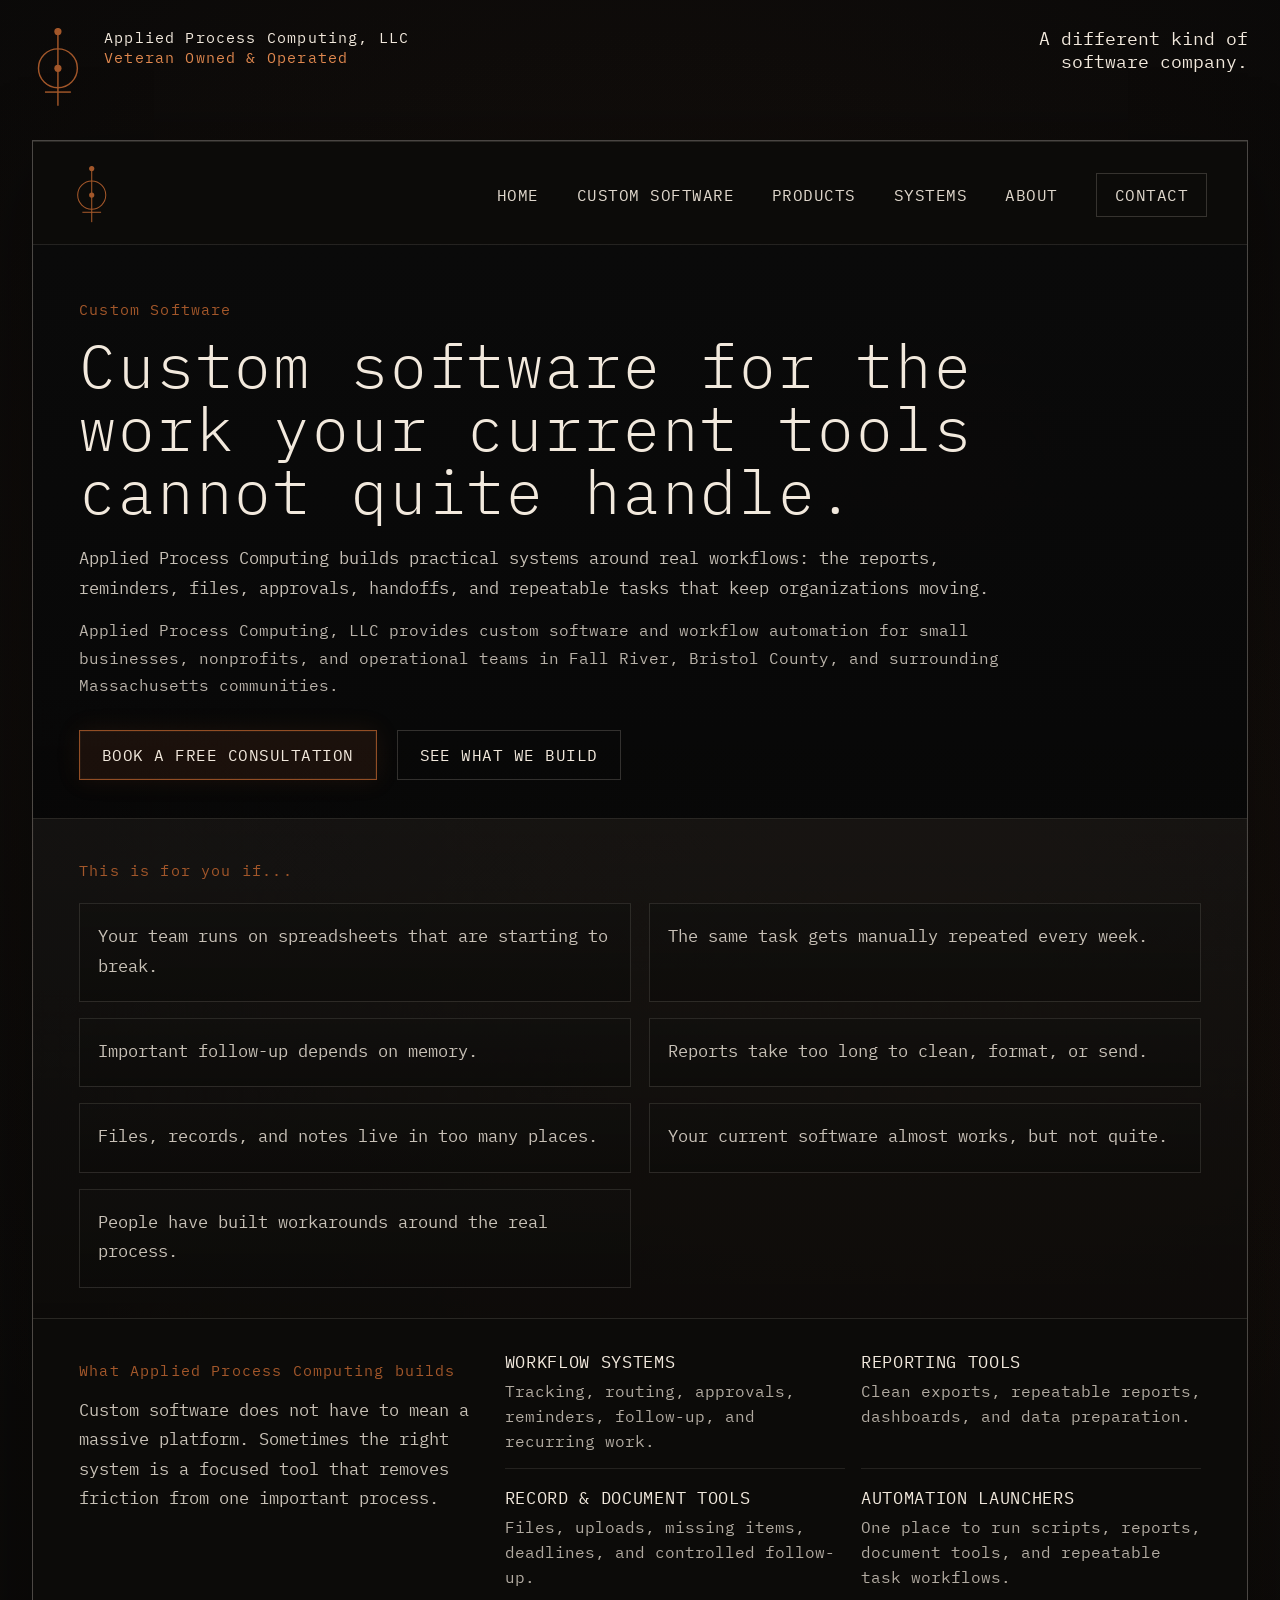
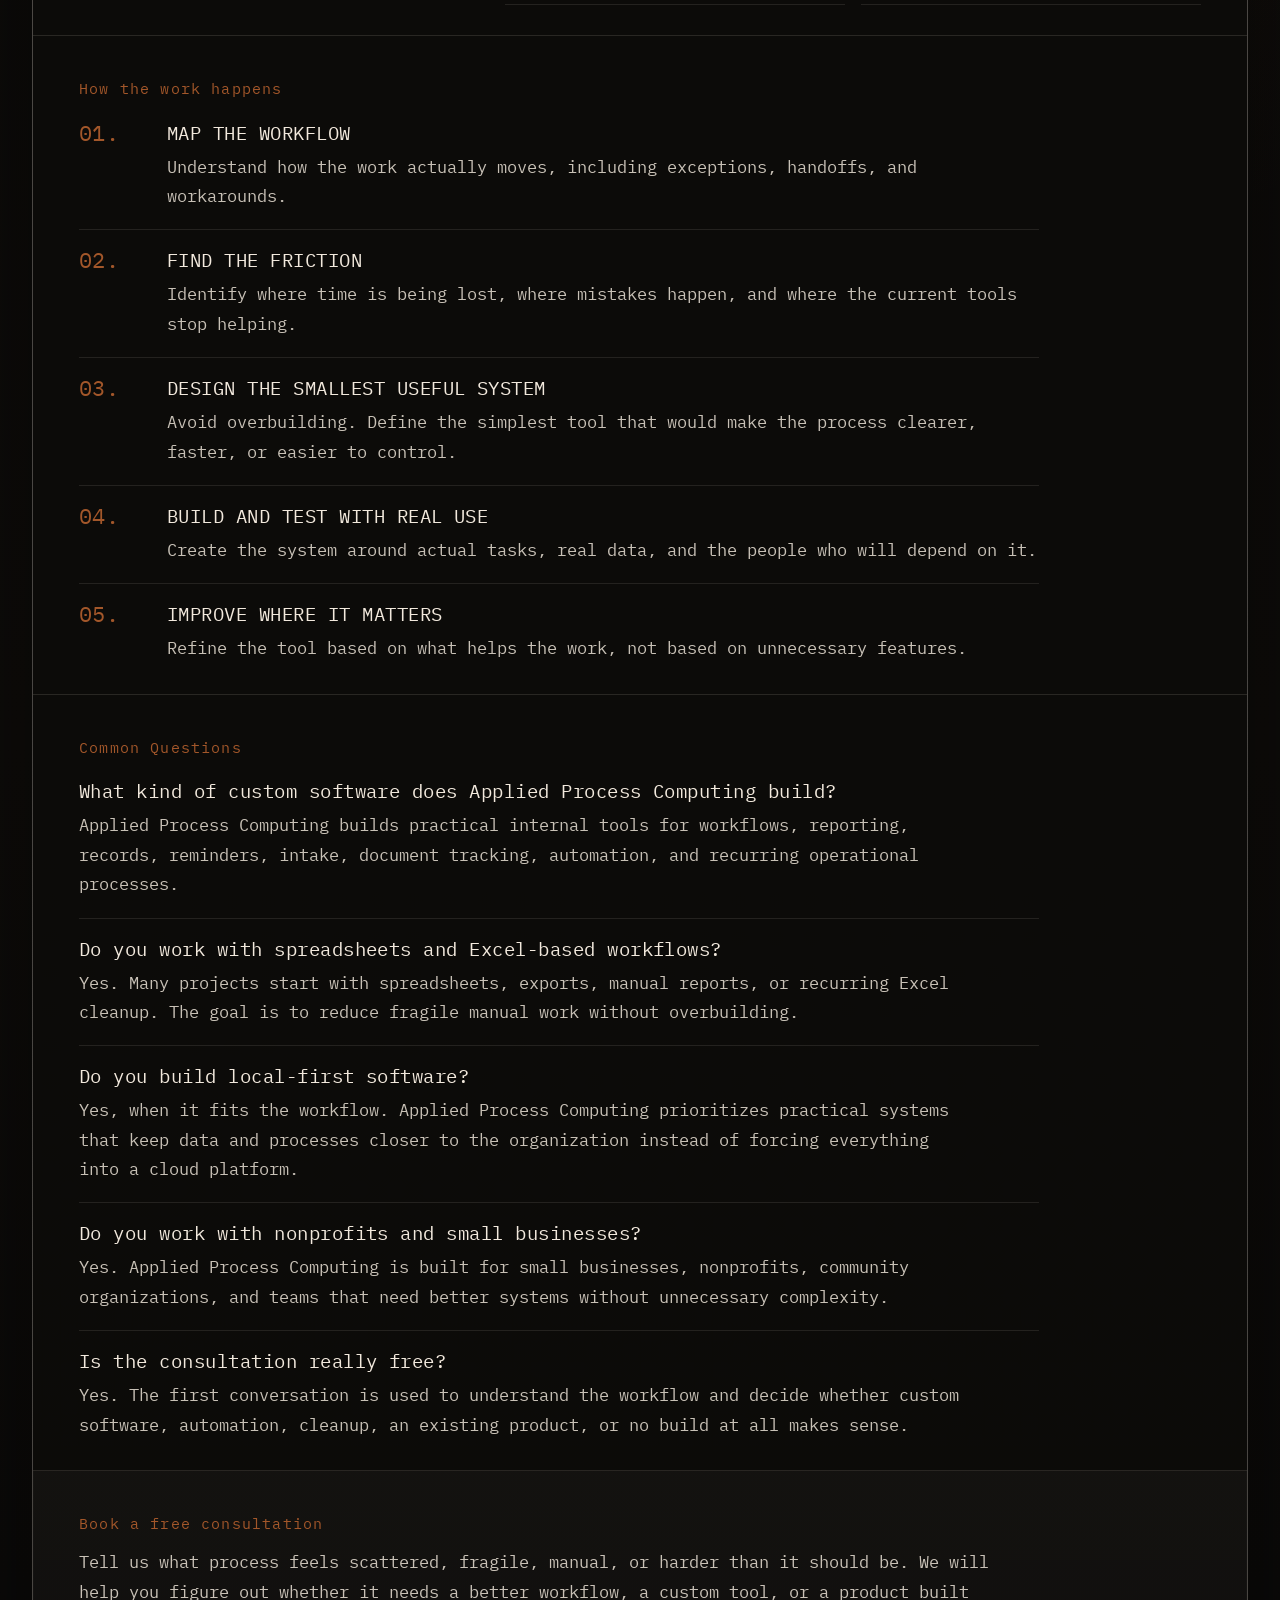
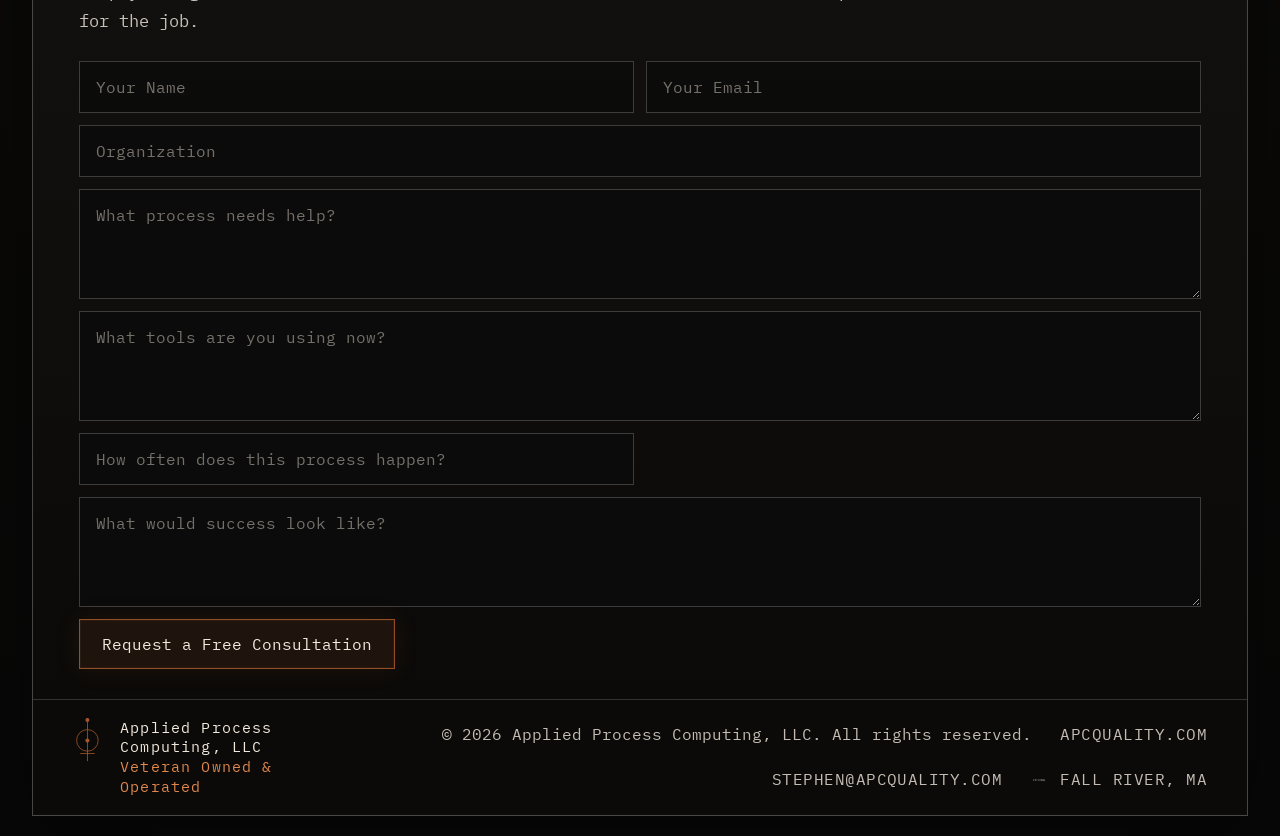
==== commit 68c9b0c5: "Add files via upload" ====
--- a/custom-software.html
+++ b/custom-software.html
@@ -3,7 +3,7 @@
 <head>
   <meta charset="UTF-8">
   <meta name="viewport" content="width=device-width, initial-scale=1.0">
-  <title>Custom Software in Fall River, MA | Anchor Point Consulting</title>
+  <title>Custom Software in Fall River, MA | Applied Process Computing, LLC</title>
   <meta
     name="description"
     content="Custom software, workflow automation, reporting tools, and operational systems for small businesses and nonprofits in Fall River and Bristol County."
@@ -27,7 +27,7 @@
           <span class="logo-base"></span>
         </div>
         <div>
-          <p class="eyebrow brand-name">Anchor Point Consulting</p>
+          <p class="eyebrow brand-name">Applied Process Computing, LLC</p>
           <p class="eyebrow eyebrow--accent">Veteran Owned &amp; Operated</p>
         </div>
       </div>
@@ -39,7 +39,7 @@
 
     <main class="frame">
       <nav class="frame-nav site-section is-base" aria-label="Primary">
-        <a class="frame-nav__brand" href="index.html" aria-label="Anchor Point Consulting home">
+        <a class="frame-nav__brand" href="index.html" aria-label="Applied Process Computing, LLC home">
           <div class="logo-scale logo-scale--nav">
             <div class="logo-mark" aria-hidden="true">
               <span class="logo-circle"></span>
@@ -64,11 +64,11 @@
           <p class="eyebrow eyebrow--accent service-label">Custom Software</p>
           <h1>Custom software for the work your current tools cannot quite handle.</h1>
           <p class="service-hero__body">
-            Anchor Point builds practical systems around real workflows: the reports, reminders, files, approvals,
+            Applied Process Computing builds practical systems around real workflows: the reports, reminders, files, approvals,
             handoffs, and repeatable tasks that keep organizations moving.
           </p>
           <p class="service-hero__local">
-            Anchor Point Consulting provides custom software and workflow automation for small businesses, nonprofits,
+            Applied Process Computing, LLC provides custom software and workflow automation for small businesses, nonprofits,
             and operational teams in Fall River, Bristol County, and surrounding Massachusetts communities.
           </p>
           <div class="service-hero__actions">
@@ -96,7 +96,7 @@
       <section class="service-builds site-section is-base" id="what-we-build-custom">
         <div class="service-builds__intro">
           <div class="service-section__header">
-            <p class="eyebrow eyebrow--accent service-section__label">What Anchor Point builds</p>
+            <p class="eyebrow eyebrow--accent service-section__label">What Applied Process Computing builds</p>
             <p class="service-section__intro">
               Custom software does not have to mean a massive platform. Sometimes the right system is a focused tool
               that removes friction from one important process.
@@ -172,9 +172,9 @@
         </div>
         <div class="service-faq__grid">
           <article class="service-faq__item">
-            <h3>What kind of custom software does Anchor Point build?</h3>
-            <p>
-              Anchor Point builds practical internal tools for workflows, reporting, records, reminders, intake,
+            <h3>What kind of custom software does Applied Process Computing build?</h3>
+            <p>
+              Applied Process Computing builds practical internal tools for workflows, reporting, records, reminders, intake,
               document tracking, automation, and recurring operational processes.
             </p>
           </article>
@@ -188,14 +188,14 @@
           <article class="service-faq__item">
             <h3>Do you build local-first software?</h3>
             <p>
-              Yes, when it fits the workflow. Anchor Point prioritizes practical systems that keep data and processes
+              Yes, when it fits the workflow. Applied Process Computing prioritizes practical systems that keep data and processes
               closer to the organization instead of forcing everything into a cloud platform.
             </p>
           </article>
           <article class="service-faq__item">
             <h3>Do you work with nonprofits and small businesses?</h3>
             <p>
-              Yes. Anchor Point is built for small businesses, nonprofits, community organizations, and teams that need
+              Yes. Applied Process Computing is built for small businesses, nonprofits, community organizations, and teams that need
               better systems without unnecessary complexity.
             </p>
           </article>
@@ -240,16 +240,16 @@
             </div>
           </div>
           <div>
-            <p class="eyebrow brand-name">Anchor Point Consulting</p>
+            <p class="eyebrow brand-name">Applied Process Computing, LLC</p>
             <p class="eyebrow eyebrow--accent">Veteran Owned &amp; Operated</p>
           </div>
         </div>
         <div class="site-footer__meta">
-          <p>&copy; 2026 Anchor Point Consulting. All rights reserved.</p>
+          <p>&copy; 2026 Applied Process Computing, LLC. All rights reserved.</p>
           <a href="index.html">apcquality.com</a>
           <a href="mailto:stephen@apcquality.com">stephen@apcquality.com</a>
           <span class="site-footer__location">
-            <img src="images/phone.png" alt="Anchor Point Consulting phone number">
+            <img src="images/phone.png" alt="Applied Process Computing, LLC phone number">
             <span>Fall River, MA</span>
           </span>
         </div>
--- a/styles.css
+++ b/styles.css
@@ -148,6 +148,7 @@
 .capabilities,
 .products,
 .lower-grid,
+.service-area,
 .contact,
 .site-footer {
   position: relative;
@@ -1189,6 +1190,7 @@
 .service-fit,
 .service-builds,
 .service-process,
+.service-faq,
 .consultation-section {
   position: relative;
   z-index: 1;
@@ -1235,6 +1237,14 @@
   margin: 22px 0 0;
 }
 
+.service-hero__local {
+  max-width: 920px;
+  margin: 14px 0 0;
+  color: rgba(242, 233, 221, 0.76);
+  font-size: 1rem;
+  line-height: 1.72;
+}
+
 .service-hero__actions {
   display: flex;
   align-items: center;
@@ -1246,6 +1256,7 @@
 .service-fit,
 .service-builds,
 .service-process,
+.service-faq,
 .consultation-section {
   padding-top: 28px;
   padding-bottom: 30px;
@@ -1355,6 +1366,39 @@
 
 .consultation-form {
   margin-top: 24px;
+}
+
+.service-faq__grid {
+  display: grid;
+  gap: 18px;
+  margin-top: 22px;
+  max-width: 960px;
+}
+
+.service-faq__item {
+  border-top: 1px solid rgba(242, 233, 221, 0.1);
+  padding-top: 18px;
+}
+
+.service-faq__item:first-child {
+  border-top: 0;
+  padding-top: 0;
+}
+
+.service-faq__item h3 {
+  margin: 0 0 8px;
+  font-size: 1.18rem;
+  font-weight: 400;
+  color: var(--parchment);
+  text-transform: none;
+}
+
+.service-faq__item p {
+  margin: 0;
+  max-width: 880px;
+  color: rgba(242, 233, 221, 0.82);
+  font-size: 1.05rem;
+  line-height: 1.75;
 }
 
 .consultation-form input[name="organization"] {
@@ -1410,7 +1454,13 @@
   .service-fit,
   .service-builds,
   .service-process,
+  .service-faq,
   .consultation-section {
+    padding-left: 36px;
+    padding-right: 36px;
+  }
+
+  .service-area {
     padding-left: 36px;
     padding-right: 36px;
   }
@@ -1474,6 +1524,30 @@
 
 .button--inline {
   margin-top: 22px;
+}
+
+.service-area {
+  padding: 24px 46px 26px;
+}
+
+.service-area__panel {
+  max-width: 860px;
+  border: 1px solid rgba(242, 233, 221, 0.12);
+  background:
+    linear-gradient(180deg, rgba(26, 24, 22, 0.22), rgba(13, 11, 9, 0.34)),
+    rgba(11, 10, 9, 0.52);
+  padding: 18px 22px 20px;
+}
+
+.service-area__panel p {
+  margin: 0;
+  color: rgba(242, 233, 221, 0.82);
+  font-size: 1rem;
+  line-height: 1.72;
+}
+
+.service-area__panel .eyebrow {
+  margin-bottom: 10px;
 }
 
 .contact {
@@ -1697,6 +1771,7 @@
   .section-grid--products,
   .section-grid--contact,
   .lower-grid,
+  .service-area,
   .capabilities,
   .site-footer {
     padding-left: 18px;
@@ -1789,6 +1864,7 @@
   .service-fit,
   .service-builds,
   .service-process,
+  .service-faq,
   .consultation-section {
     padding-left: 18px;
     padding-right: 18px;
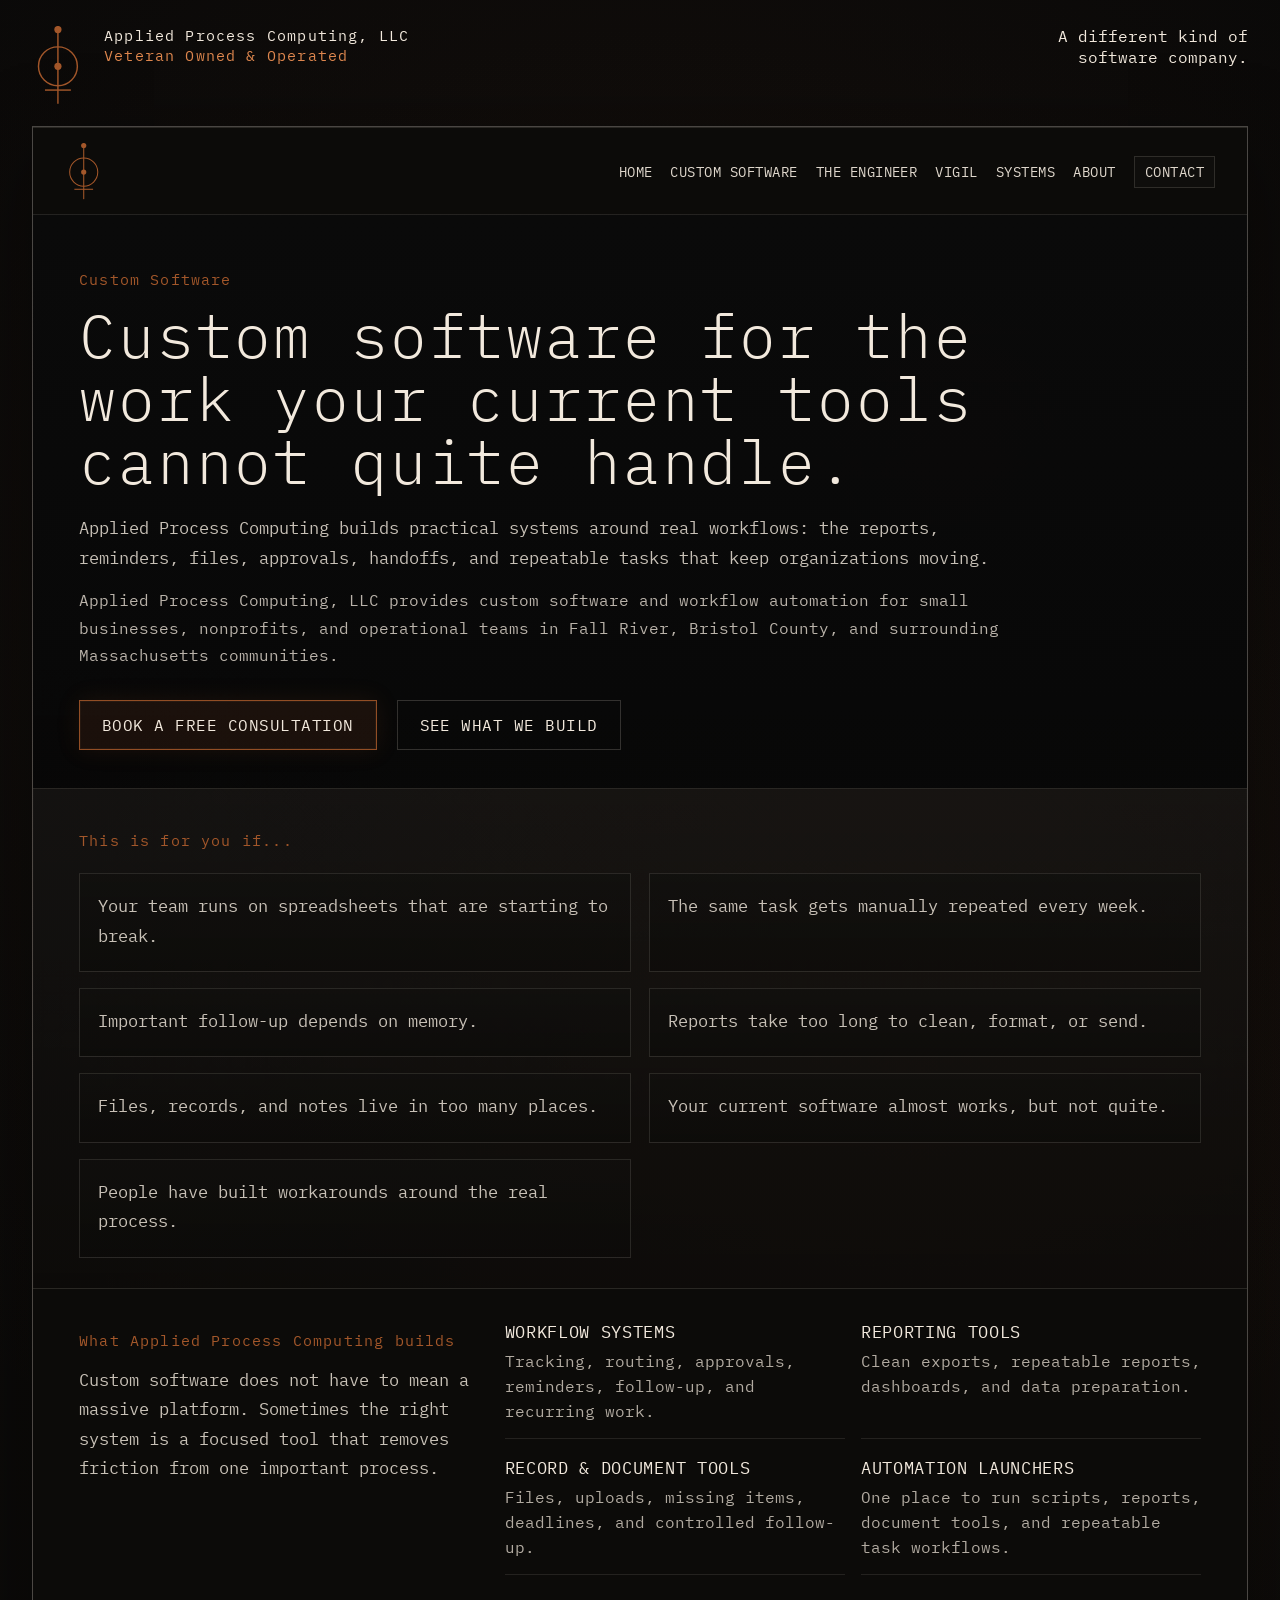
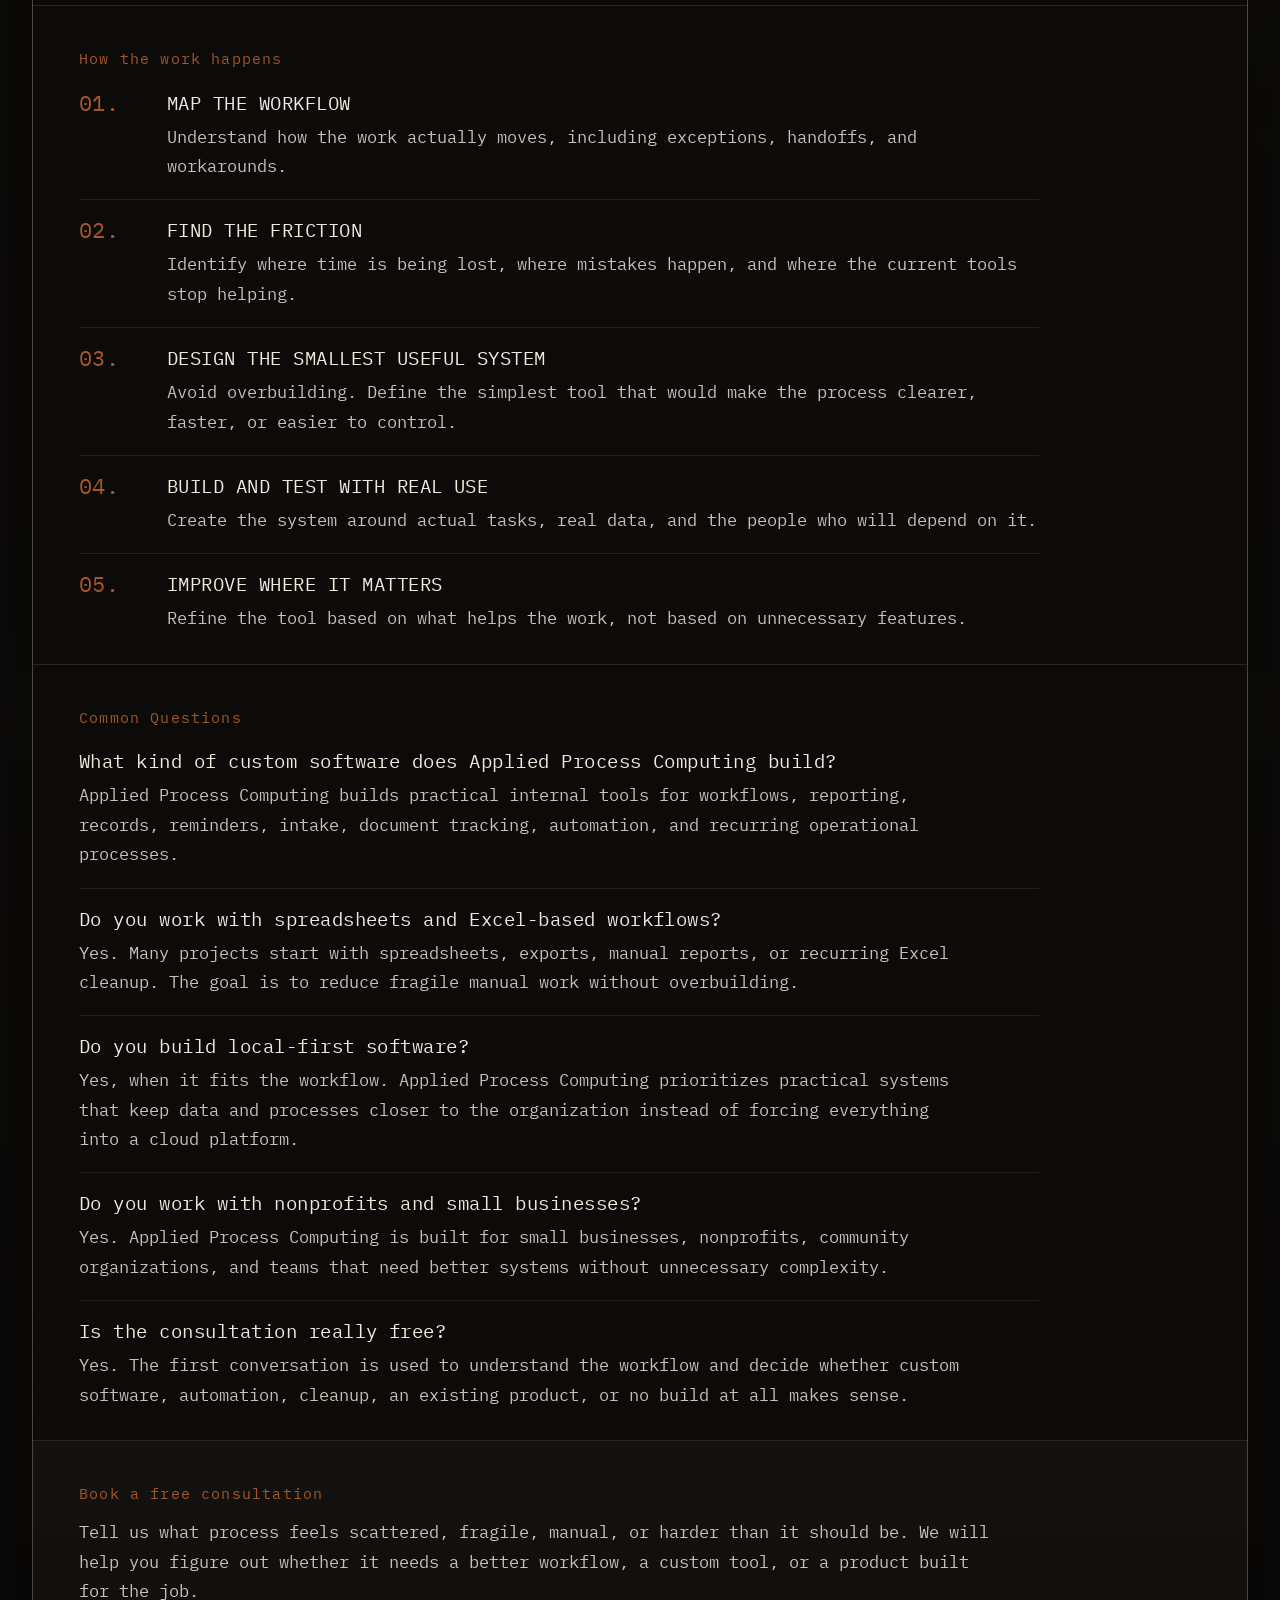
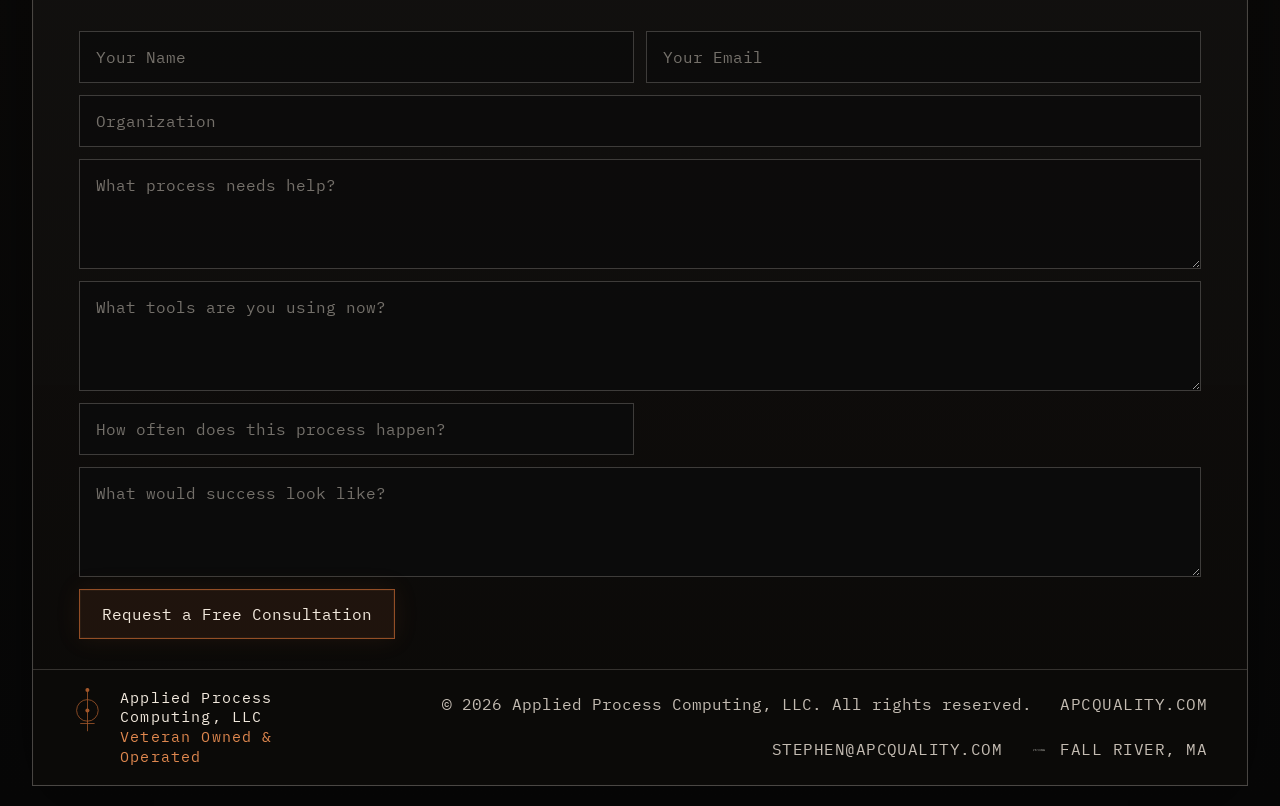
==== commit 460b88d2: "Add files via upload" ====
--- a/custom-software.html
+++ b/custom-software.html
@@ -52,7 +52,8 @@
         <div class="frame-nav__links">
           <a href="index.html">Home</a>
           <a href="custom-software.html">Custom Software</a>
-          <a href="products.html">Products</a>
+          <a href="engineer.html">The Engineer</a>
+          <a href="vigil.html">Vigil</a>
           <a href="index.html#systems">Systems</a>
           <a href="index.html#about">About</a>
           <a class="button button--ghost button--nav" href="index.html#contact">Contact</a>
--- a/styles.css
+++ b/styles.css
@@ -65,9 +65,9 @@
   display: flex;
   justify-content: space-between;
   align-items: flex-start;
-  gap: 32px;
-  padding: 6px 0 18px;
-  margin-bottom: 14px;
+  gap: 24px;
+  padding: 4px 0 12px;
+  margin-bottom: 8px;
 }
 
 .site-top__brand,
@@ -92,7 +92,7 @@
 .site-top__statement {
   max-width: 300px;
   text-align: right;
-  font-size: 1.1rem;
+  font-size: 1rem;
   line-height: 1.3;
 }
 
@@ -159,19 +159,19 @@
   display: flex;
   justify-content: space-between;
   align-items: center;
-  gap: 24px;
-  padding: 24px 40px 20px;
+  gap: 18px;
+  padding: 15px 32px 13px;
 }
 
 .frame-nav__links {
   display: flex;
   align-items: center;
-  gap: 18px 38px;
+  gap: 9px 18px;
   flex-wrap: wrap;
 }
 
 .frame-nav__links a {
-  font-size: 1rem;
+  font-size: 0.88rem;
   color: rgba(242, 233, 221, 0.92);
   transition: color var(--transition), text-shadow var(--transition), border-color var(--transition), background-color var(--transition);
 }
@@ -277,7 +277,10 @@
 }
 
 .button--nav {
-  padding: 11px 18px;
+  padding: 6px 10px;
+  font-size: 0.82rem;
+  border-color: rgba(242, 233, 221, 0.14);
+  background: rgba(242, 233, 221, 0.01);
 }
 
 .hero-scene {
@@ -764,6 +767,7 @@
 .engineer-labor,
 .engineer-trial,
 .engineer-build,
+.product-media,
 .product-summary {
   position: relative;
   z-index: 1;
@@ -828,19 +832,13 @@
   color: rgba(242, 233, 221, 0.72);
 }
 
-.engineer-hero__warning {
-  margin: 14px 0 0;
-  max-width: 760px;
-  color: rgba(242, 233, 221, 0.72);
-  line-height: 1.7;
-}
-
 .engineer-functions,
 .engineer-local,
 .engineer-usecase,
 .engineer-labor,
 .engineer-trial,
 .engineer-build,
+.product-media,
 .product-summary {
   padding-top: 28px;
   padding-bottom: 30px;
@@ -883,6 +881,55 @@
 .engineer-trial__step p,
 .product-summary__secondary p {
   margin: 0;
+}
+
+.product-media {
+  display: grid;
+  gap: 18px;
+}
+
+.product-media__copy {
+  max-width: 860px;
+}
+
+.product-media__copy p:not(.eyebrow) {
+  margin: 12px 0 0;
+  color: rgba(242, 233, 221, 0.82);
+  font-size: 1.05rem;
+  line-height: 1.75;
+}
+
+.product-screenshot {
+  margin: 0;
+  max-width: 1120px;
+}
+
+.product-media__frame {
+  border: 1px solid rgba(242, 233, 221, 0.14);
+  background:
+    linear-gradient(180deg, rgba(26, 24, 22, 0.24), rgba(13, 11, 9, 0.36)),
+    rgba(11, 10, 9, 0.52);
+  padding: 10px;
+  box-shadow: inset 0 0 0 1px rgba(255, 255, 255, 0.02), 0 18px 48px rgba(0, 0, 0, 0.24);
+}
+
+.product-media__frame--compact {
+  max-width: 720px;
+}
+
+.product-screenshot__image {
+  width: 100%;
+  height: auto;
+  border: 1px solid rgba(242, 233, 221, 0.08);
+}
+
+.product-screenshot__caption {
+  margin-top: 10px;
+  color: rgba(242, 233, 221, 0.7);
+  font-size: 0.92rem;
+  line-height: 1.55;
+  text-transform: none;
+  letter-spacing: normal;
 }
 
 .engineer-local__list {
@@ -1001,6 +1048,45 @@
   flex-wrap: wrap;
 }
 
+.product-summary__actions--download {
+  margin-bottom: 18px;
+}
+
+.product-summary__licenses {
+  border: 1px solid rgba(242, 233, 221, 0.12);
+  background:
+    linear-gradient(180deg, rgba(26, 24, 22, 0.16), rgba(13, 11, 9, 0.28)),
+    rgba(11, 10, 9, 0.38);
+  padding: 18px 18px 20px;
+}
+
+.product-summary__licenses-label {
+  margin: 0 0 14px;
+}
+
+.product-summary__license-list {
+  display: grid;
+  grid-template-columns: repeat(2, minmax(0, 1fr));
+  gap: 14px;
+}
+
+.product-summary__license-option {
+  border: 1px solid rgba(242, 233, 221, 0.1);
+  background: rgba(242, 233, 221, 0.02);
+  padding: 14px;
+}
+
+.product-summary__license-name {
+  margin: 0 0 14px;
+  color: rgba(242, 233, 221, 0.92);
+  font-size: 1rem;
+  line-height: 1.55;
+}
+
+.product-summary__quote {
+  margin-top: 16px;
+}
+
 .product-summary__note {
   margin: 14px 0 0;
   color: rgba(242, 233, 221, 0.72);
@@ -1013,16 +1099,20 @@
 }
 
 .catalog-hero,
+.product-catalog,
 .product-feature,
 .product-future,
+.vigil-status,
 .catalog-contact {
   position: relative;
   z-index: 1;
 }
 
 .catalog-hero,
+.product-catalog,
 .product-feature,
 .product-future,
+.vigil-status,
 .catalog-contact {
   padding-left: 46px;
   padding-right: 46px;
@@ -1172,6 +1262,65 @@
   max-width: 760px;
 }
 
+.product-catalog {
+  display: grid;
+  grid-template-columns: repeat(2, minmax(0, 1fr));
+  gap: 18px;
+  padding-top: 30px;
+  padding-bottom: 30px;
+}
+
+.product-catalog__card,
+.vigil-status__panel {
+  border: 1px solid rgba(242, 233, 221, 0.12);
+  background:
+    linear-gradient(180deg, rgba(26, 24, 22, 0.24), rgba(13, 11, 9, 0.36)),
+    rgba(11, 10, 9, 0.52);
+  padding: 22px 22px 24px;
+}
+
+.product-catalog__card h2 {
+  margin: 0;
+  font-size: clamp(1.45rem, 2.3vw, 2.25rem);
+  line-height: 1.14;
+  font-weight: 300;
+  letter-spacing: 0.02em;
+  text-transform: none;
+}
+
+.product-catalog__card p:not(.eyebrow),
+.vigil-status__panel p:not(.eyebrow) {
+  color: rgba(242, 233, 221, 0.82);
+  font-size: 1.05rem;
+  line-height: 1.75;
+}
+
+.product-catalog__card p:not(.eyebrow) {
+  margin: 18px 0 24px;
+}
+
+.product-catalog__number {
+  margin: 0 0 10px;
+  color: var(--ember);
+}
+
+.vigil-status {
+  padding-top: 28px;
+  padding-bottom: 30px;
+}
+
+.vigil-status__panel {
+  max-width: 900px;
+}
+
+.vigil-status__panel p {
+  margin: 0;
+}
+
+.vigil-status__panel .eyebrow {
+  margin-bottom: 12px;
+}
+
 .catalog-contact {
   padding-top: 28px;
   padding-bottom: 34px;
@@ -1432,6 +1581,7 @@
   .engineer-labor,
   .engineer-trial,
   .engineer-build,
+  .product-media,
   .product-summary {
     padding-left: 36px;
     padding-right: 36px;
@@ -1443,11 +1593,17 @@
   }
 
   .catalog-hero,
+  .product-catalog,
   .product-feature,
   .product-future,
+  .vigil-status,
   .catalog-contact {
     padding-left: 36px;
     padding-right: 36px;
+  }
+
+  .product-catalog {
+    grid-template-columns: 1fr;
   }
 
   .service-hero,
@@ -1473,6 +1629,12 @@
   .service-builds {
     grid-template-columns: 1fr;
     gap: 24px;
+  }
+}
+
+@media (max-width: 760px) {
+  .product-summary__license-list {
+    grid-template-columns: 1fr;
   }
 }
 
@@ -1752,6 +1914,7 @@
   .frame-nav {
     flex-direction: column;
     align-items: flex-start;
+    gap: 14px;
   }
 }
 
@@ -1779,8 +1942,21 @@
   }
 
   .frame-nav {
-    padding-top: 22px;
-    padding-bottom: 20px;
+    padding-top: 14px;
+    padding-bottom: 12px;
+  }
+
+  .frame-nav__links {
+    gap: 8px 14px;
+  }
+
+  .frame-nav__links a {
+    font-size: 0.84rem;
+  }
+
+  .button--nav {
+    padding: 6px 9px;
+    font-size: 0.8rem;
   }
 
   .hero {
@@ -1847,14 +2023,17 @@
   .engineer-labor,
   .engineer-trial,
   .engineer-build,
+  .product-media,
   .product-summary {
     padding-left: 18px;
     padding-right: 18px;
   }
 
   .catalog-hero,
+  .product-catalog,
   .product-feature,
   .product-future,
+  .vigil-status,
   .catalog-contact {
     padding-left: 18px;
     padding-right: 18px;
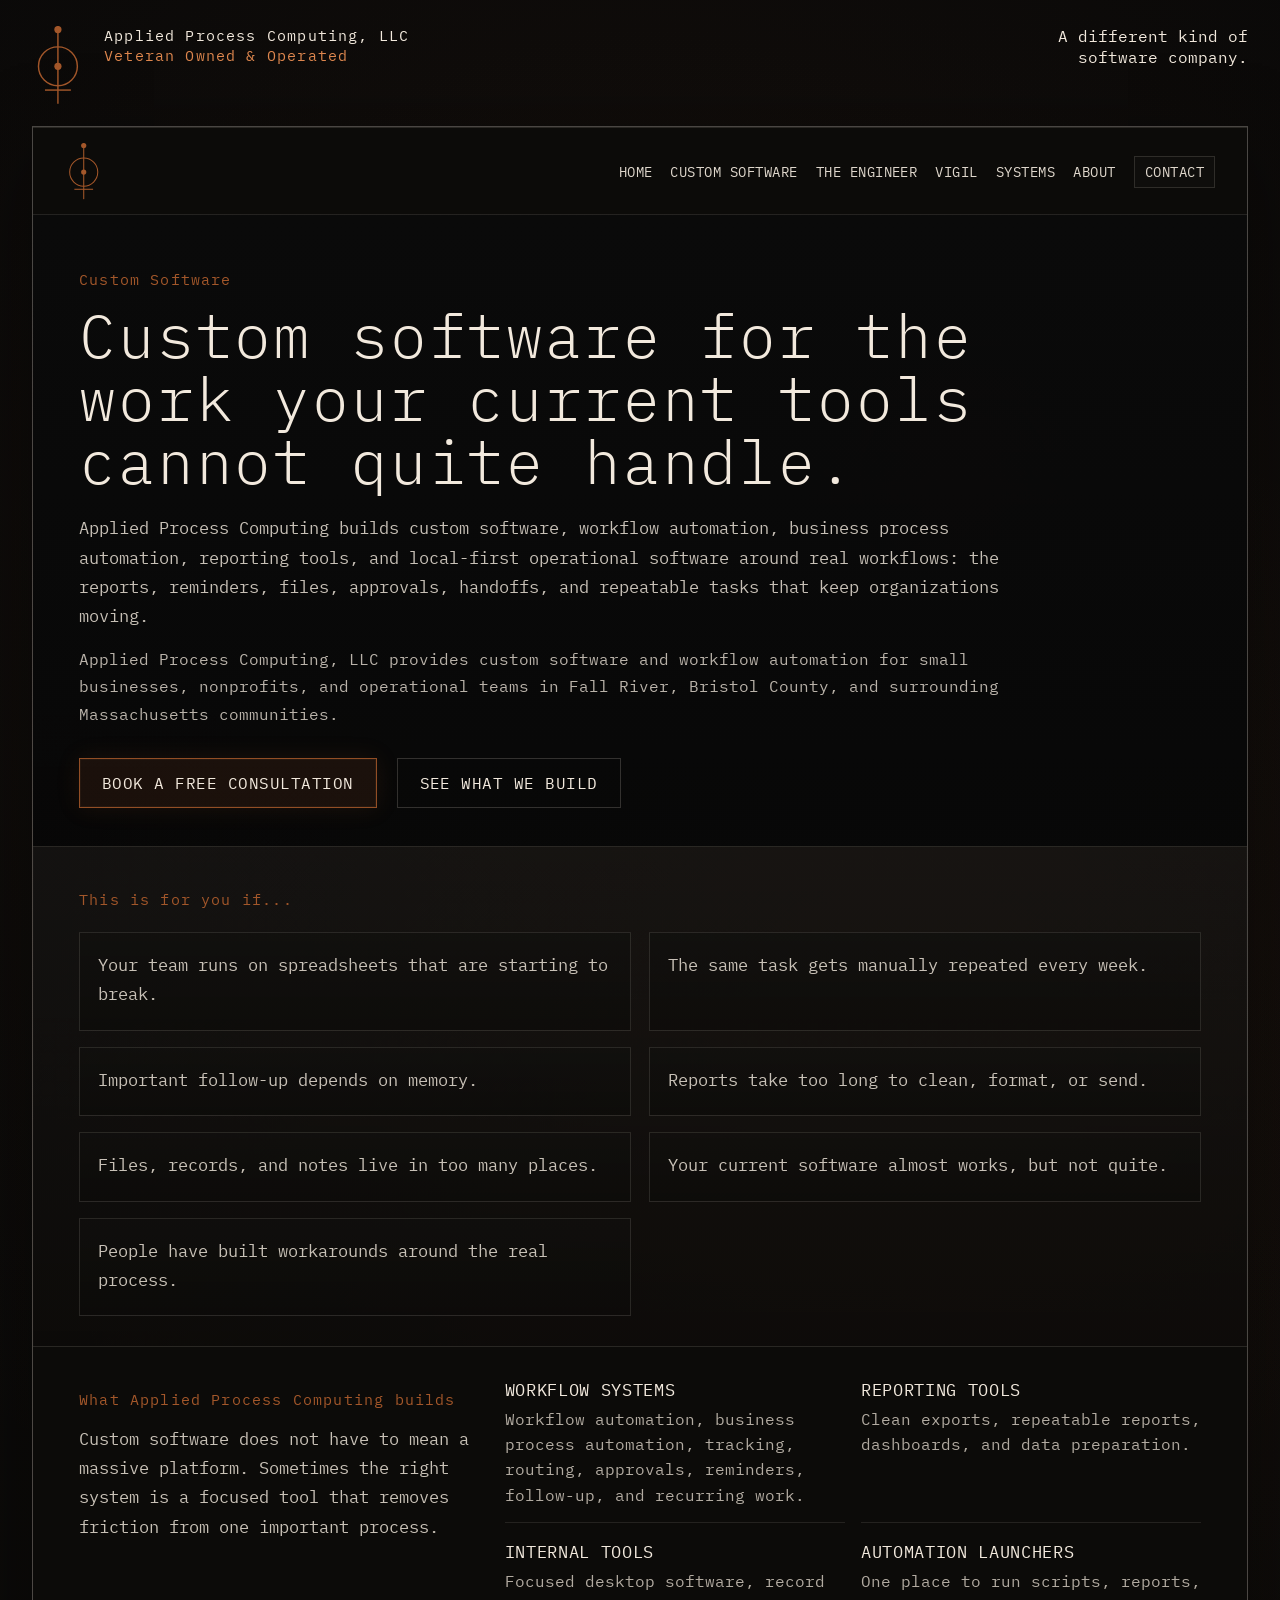
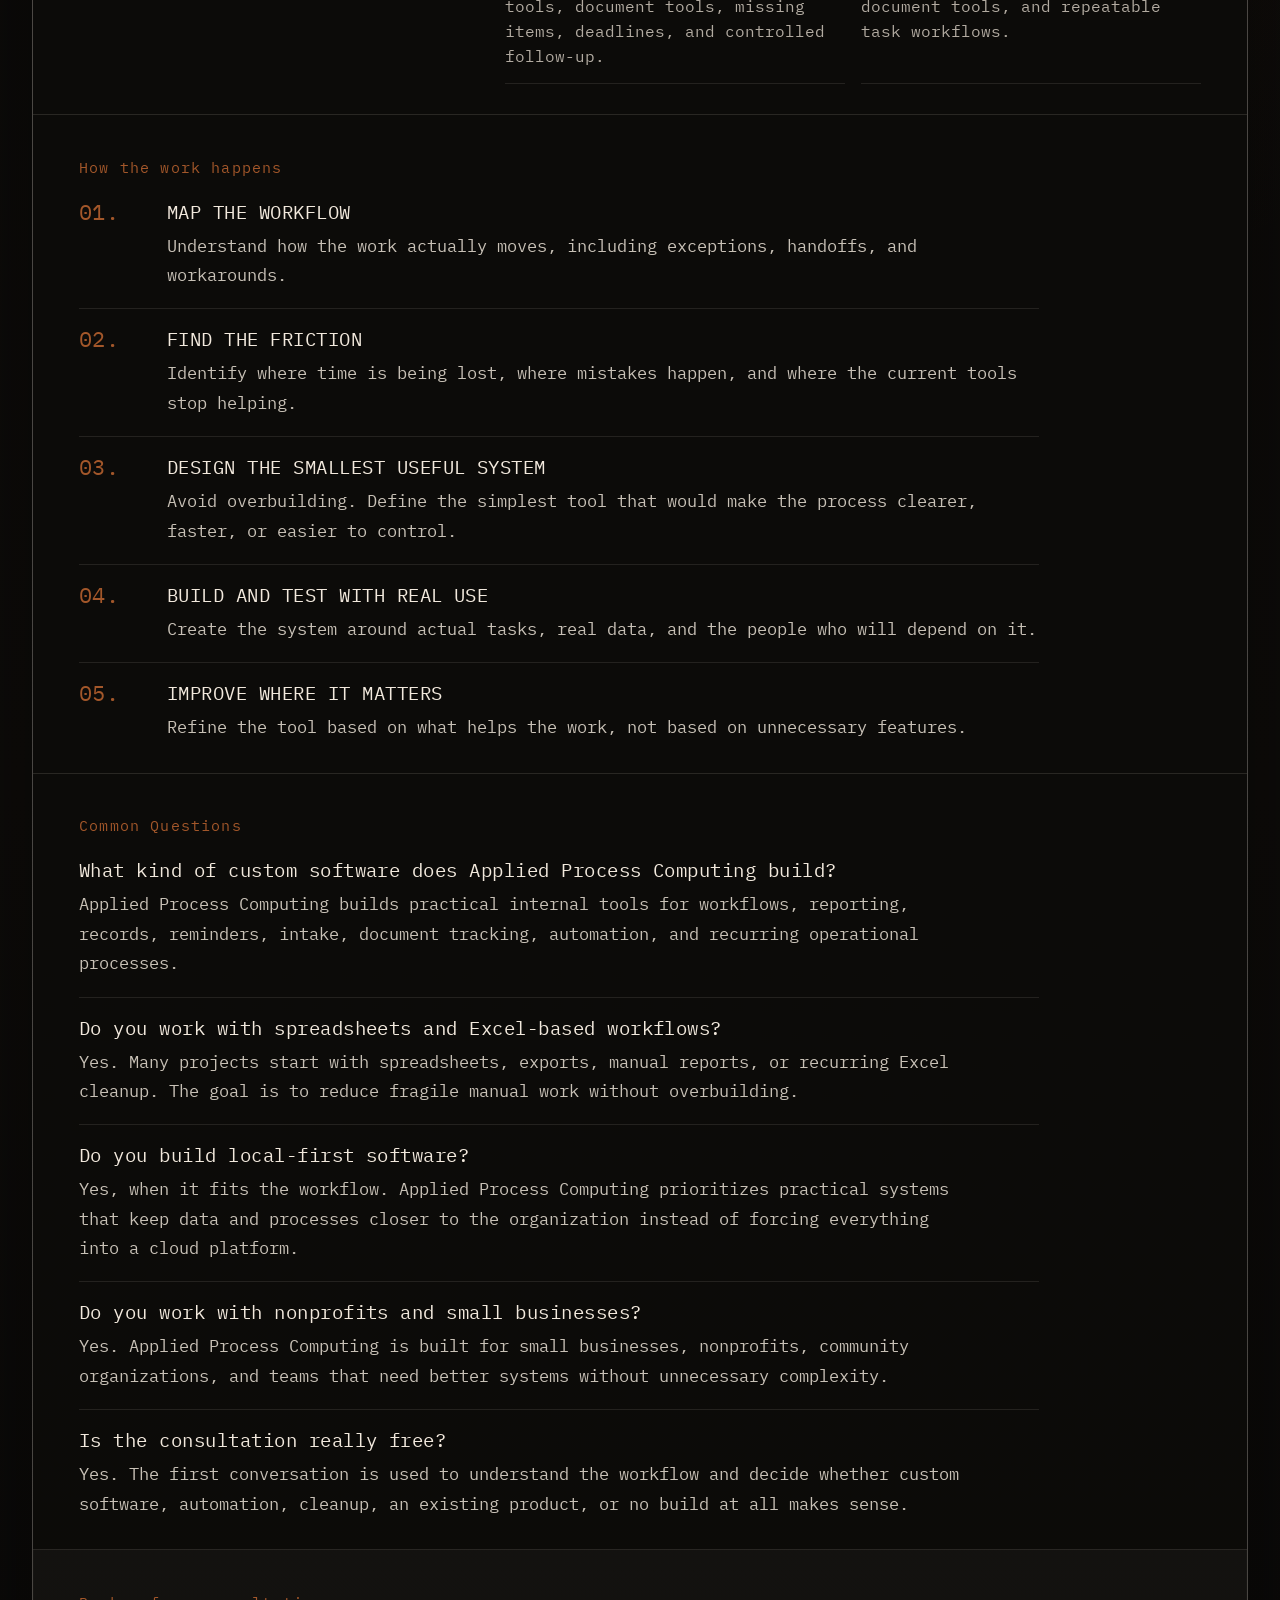
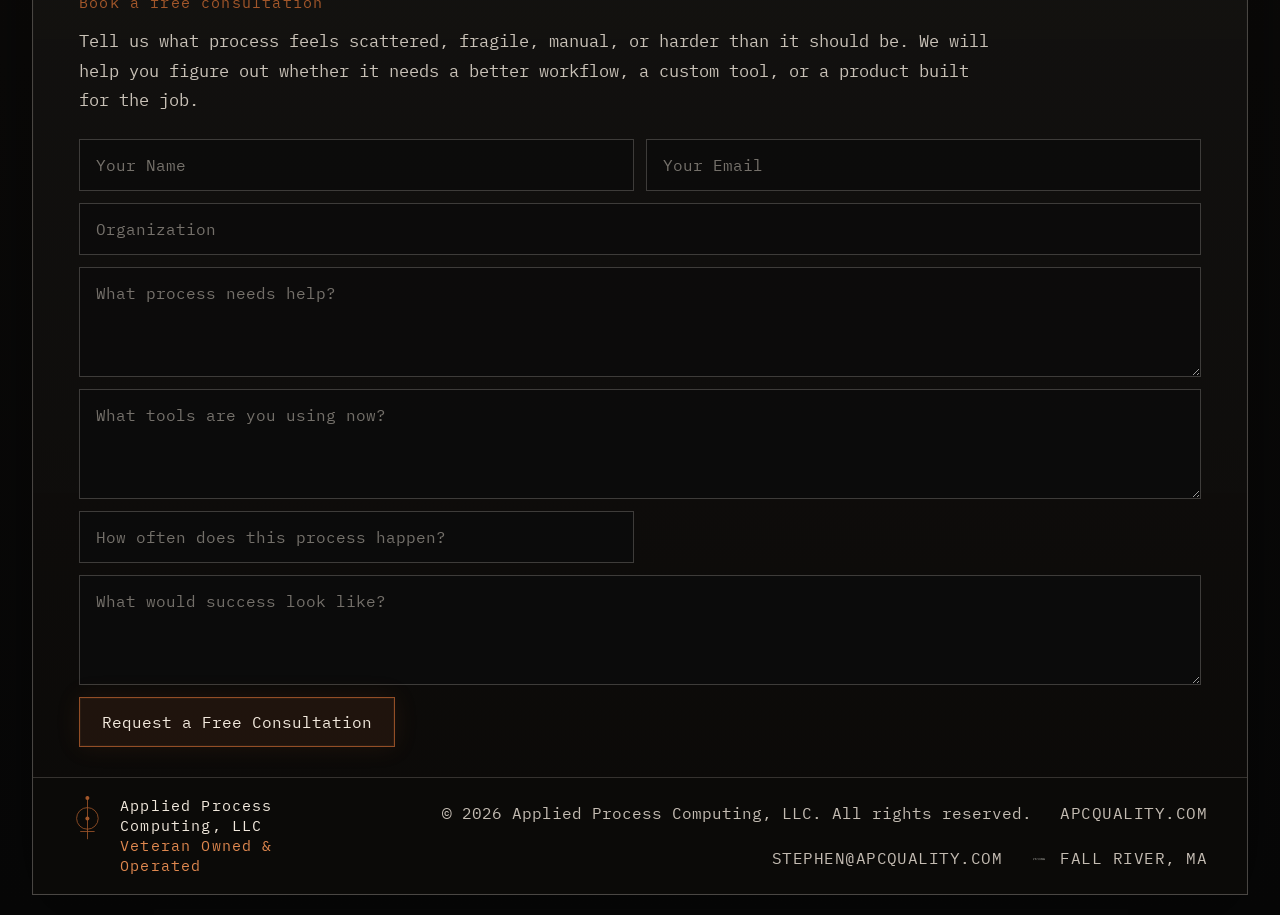
==== commit 089aa39d: "Add files via upload" ====
--- a/custom-software.html
+++ b/custom-software.html
@@ -65,8 +65,9 @@
           <p class="eyebrow eyebrow--accent service-label">Custom Software</p>
           <h1>Custom software for the work your current tools cannot quite handle.</h1>
           <p class="service-hero__body">
-            Applied Process Computing builds practical systems around real workflows: the reports, reminders, files, approvals,
-            handoffs, and repeatable tasks that keep organizations moving.
+            Applied Process Computing builds custom software, workflow automation, business process automation,
+            reporting tools, and local-first operational software around real workflows: the reports, reminders,
+            files, approvals, handoffs, and repeatable tasks that keep organizations moving.
           </p>
           <p class="service-hero__local">
             Applied Process Computing, LLC provides custom software and workflow automation for small businesses, nonprofits,
@@ -107,15 +108,15 @@
         <div class="service-builds__grid">
           <article class="service-builds__item">
             <h3>Workflow systems</h3>
-            <p>Tracking, routing, approvals, reminders, follow-up, and recurring work.</p>
+            <p>Workflow automation, business process automation, tracking, routing, approvals, reminders, follow-up, and recurring work.</p>
           </article>
           <article class="service-builds__item">
             <h3>Reporting tools</h3>
             <p>Clean exports, repeatable reports, dashboards, and data preparation.</p>
           </article>
           <article class="service-builds__item">
-            <h3>Record &amp; document tools</h3>
-            <p>Files, uploads, missing items, deadlines, and controlled follow-up.</p>
+            <h3>Internal tools</h3>
+            <p>Focused desktop software, record tools, document tools, missing items, deadlines, and controlled follow-up.</p>
           </article>
           <article class="service-builds__item">
             <h3>Automation launchers</h3>
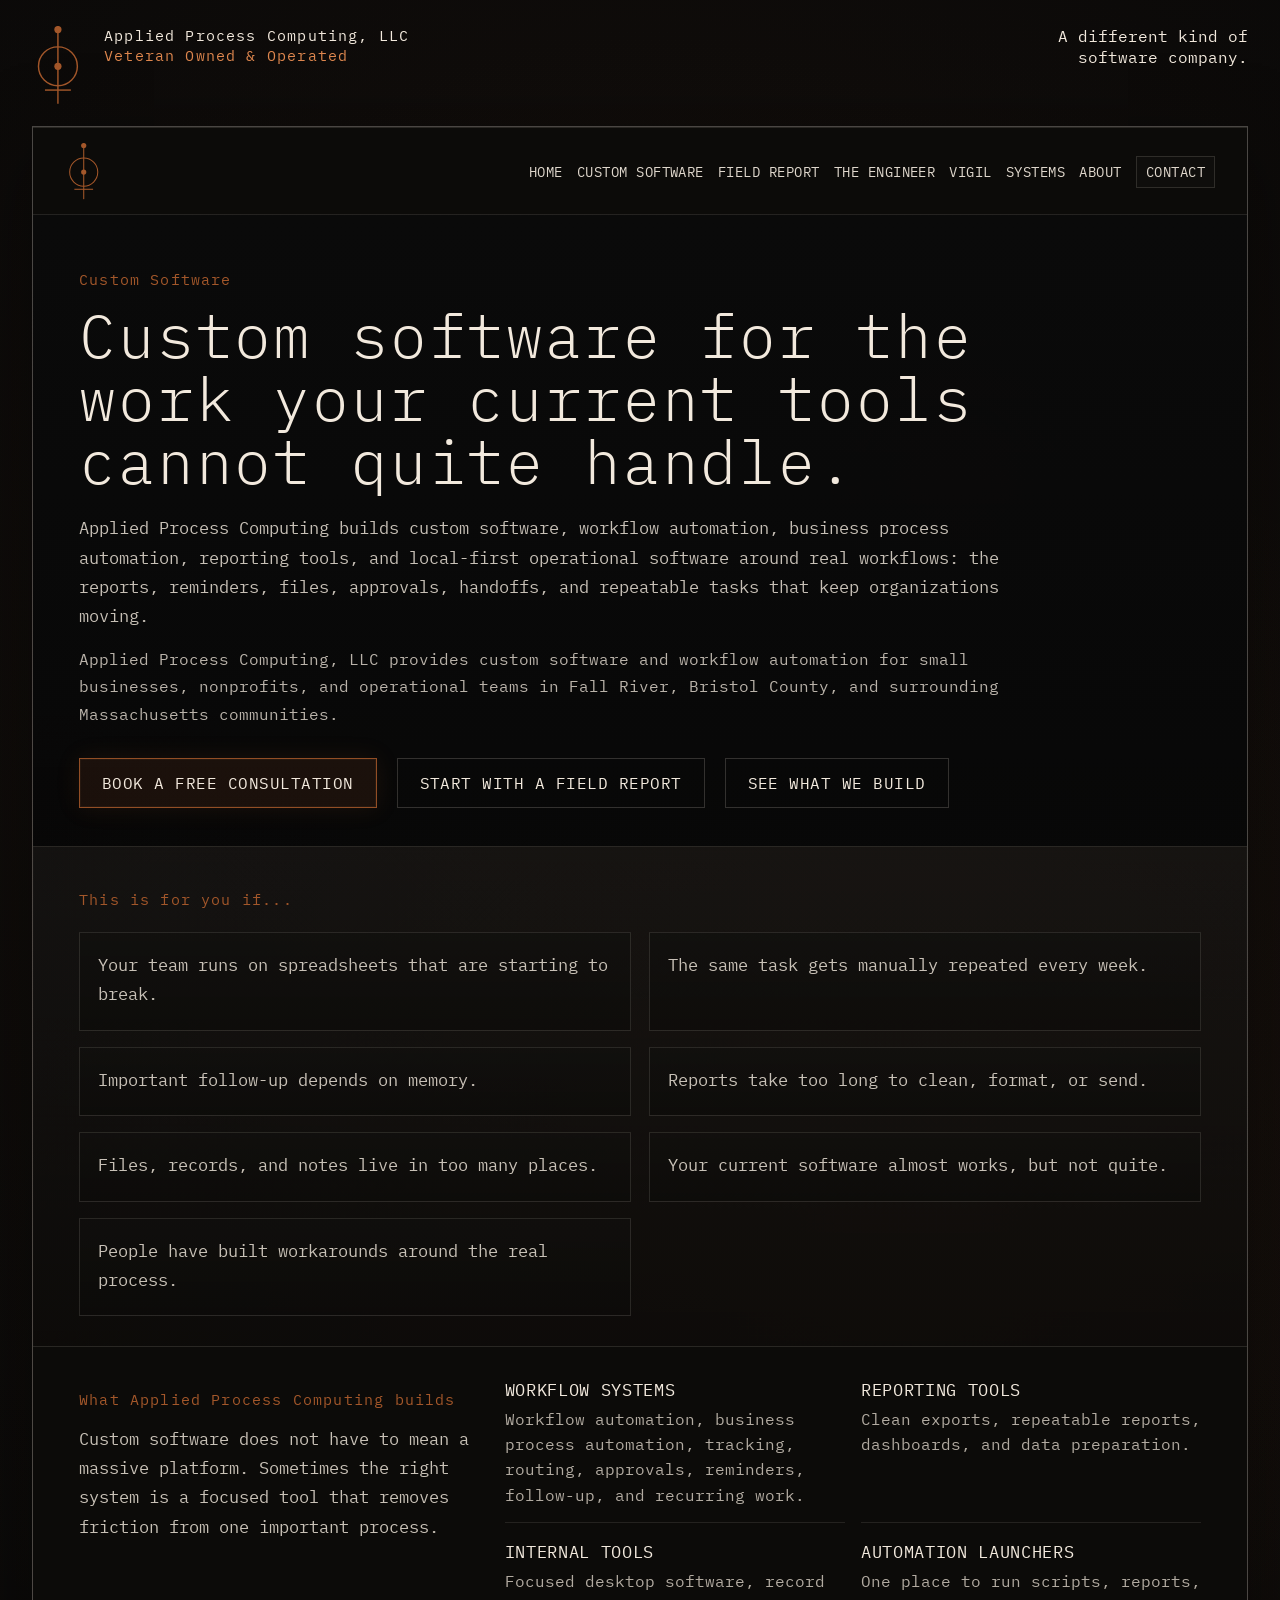
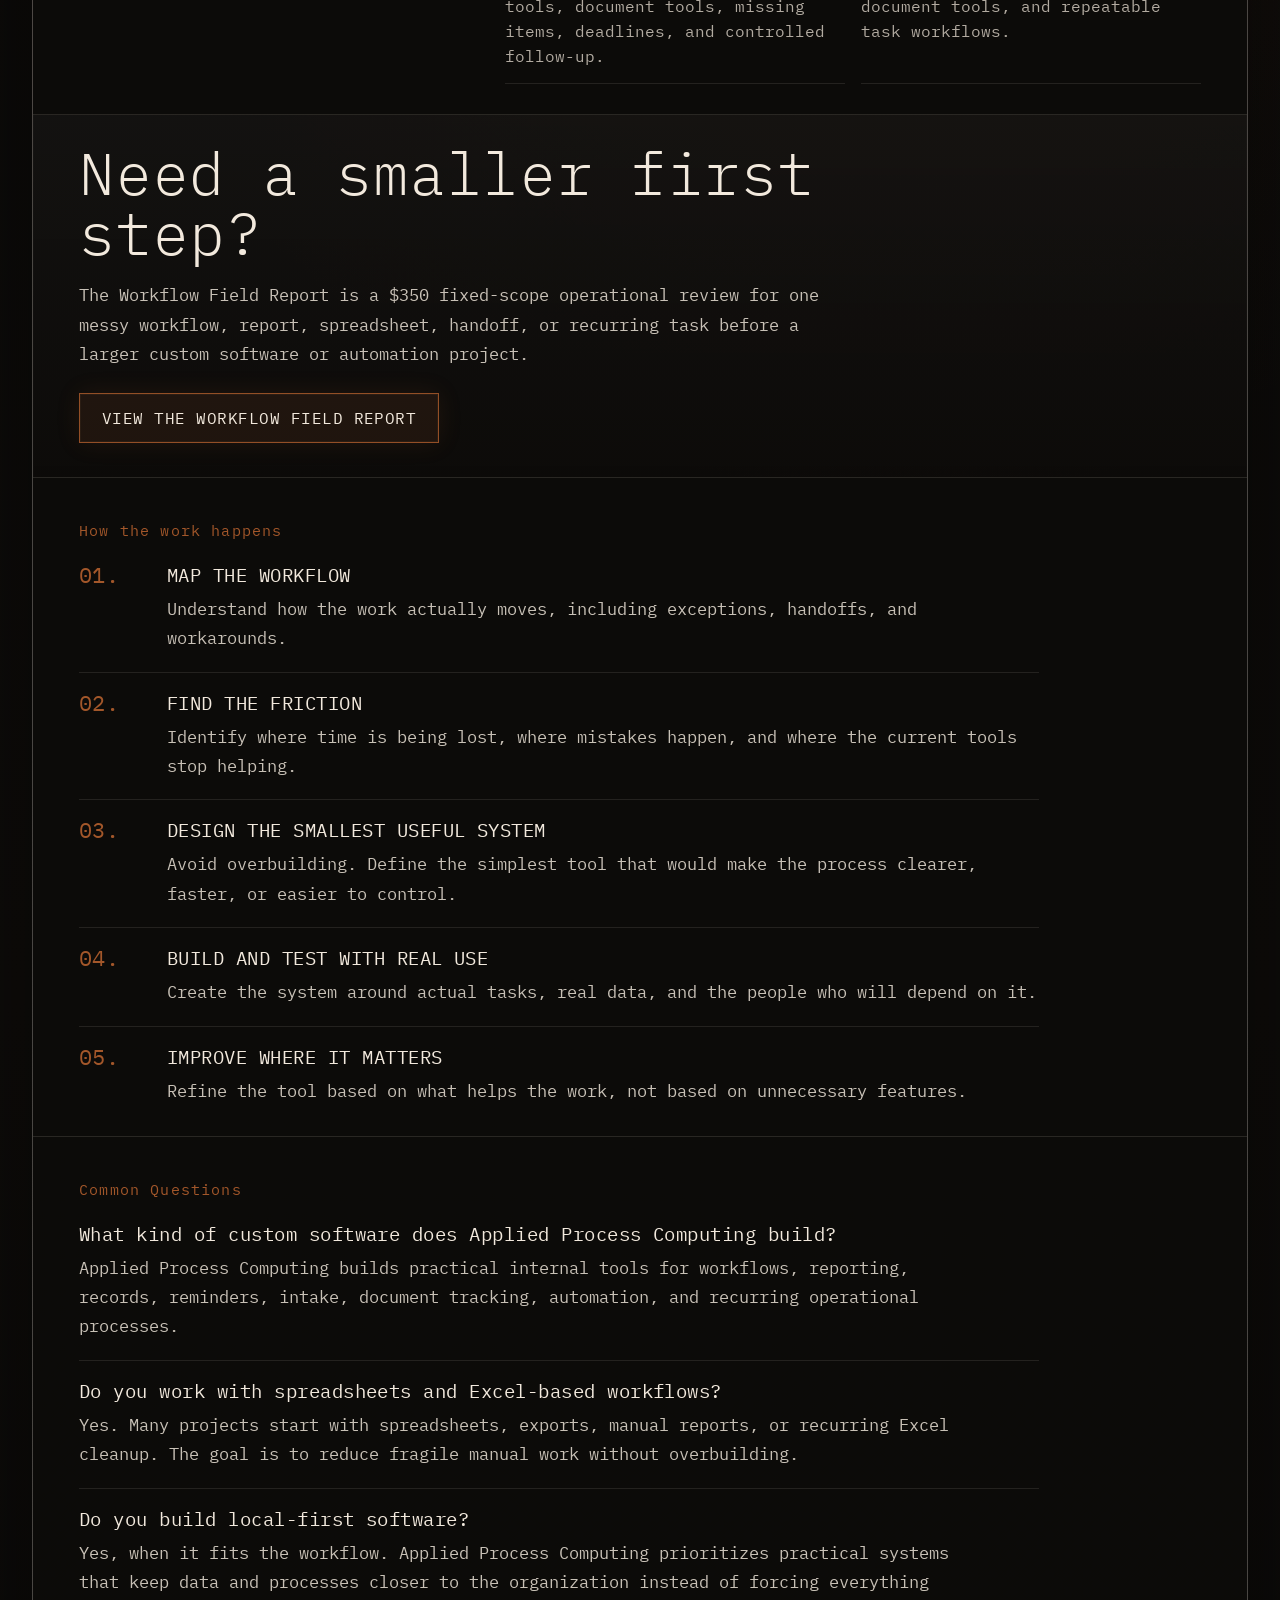
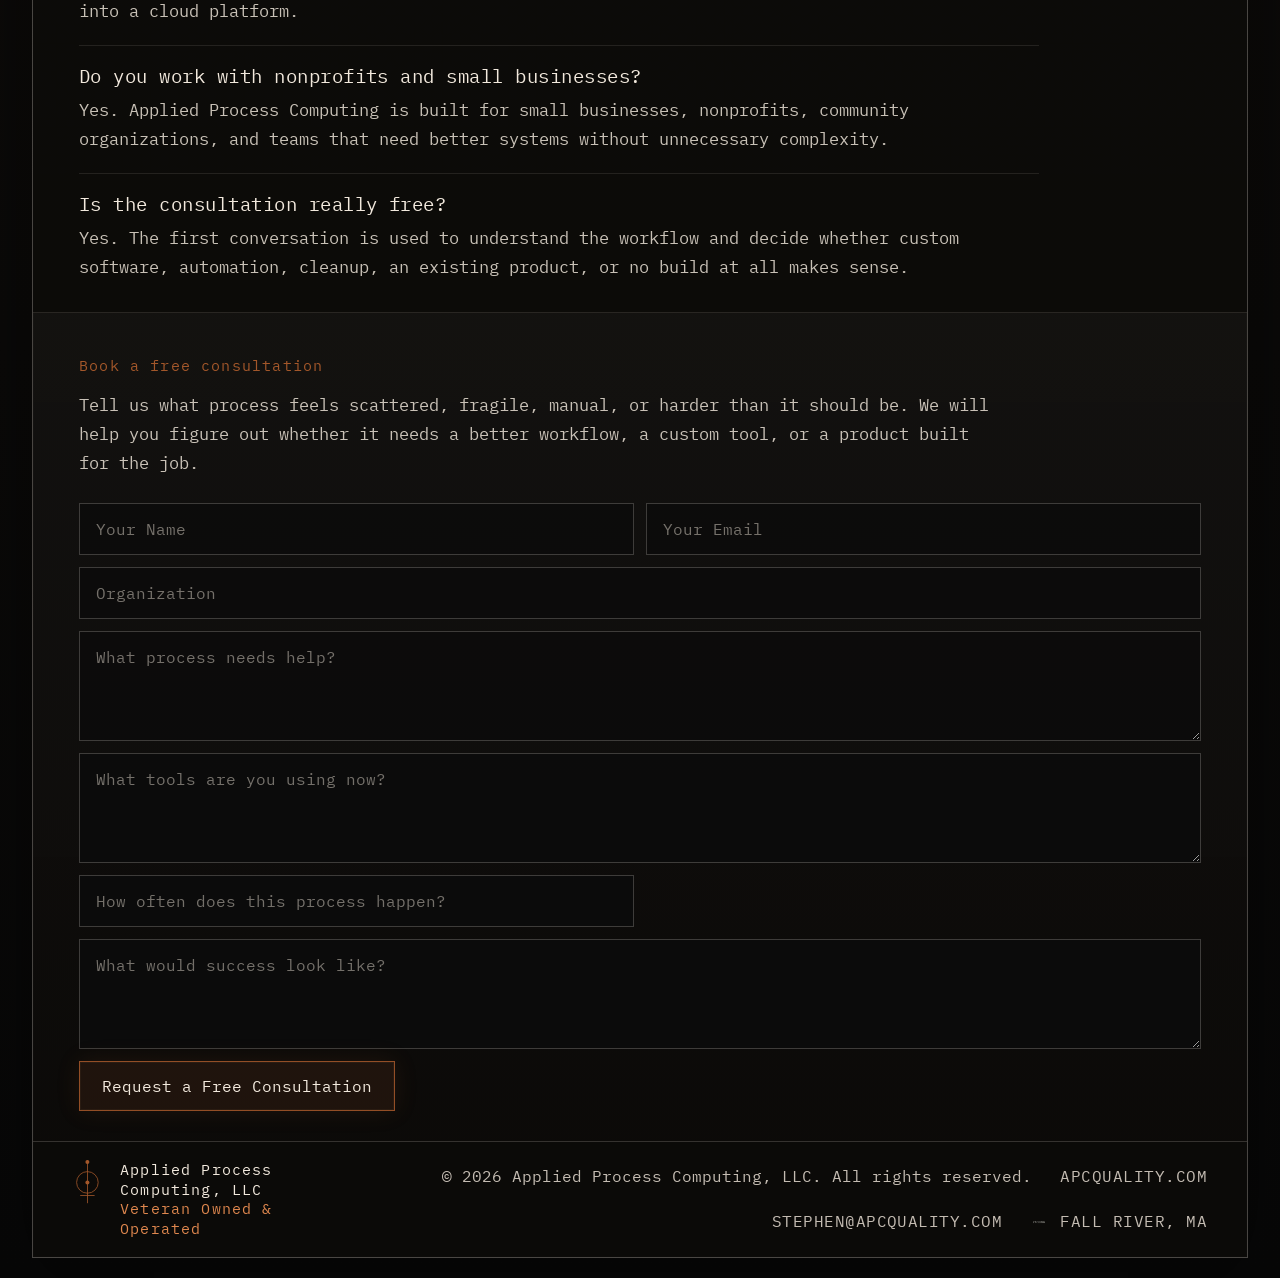
==== commit bc9b7aff: "Add files via upload" ====
--- a/custom-software.html
+++ b/custom-software.html
@@ -52,6 +52,7 @@
         <div class="frame-nav__links">
           <a href="index.html">Home</a>
           <a href="custom-software.html">Custom Software</a>
+          <a href="workflow-field-report.html">Field Report</a>
           <a href="engineer.html">The Engineer</a>
           <a href="vigil.html">Vigil</a>
           <a href="index.html#systems">Systems</a>
@@ -75,6 +76,7 @@
           </p>
           <div class="service-hero__actions">
             <a class="button button--primary" href="#consultation">Book a Free Consultation</a>
+            <a class="button button--ghost" href="workflow-field-report.html">Start with a Field Report</a>
             <a class="button button--ghost" href="#what-we-build-custom">See What We Build</a>
           </div>
         </div>
@@ -122,6 +124,17 @@
             <h3>Automation launchers</h3>
             <p>One place to run scripts, reports, document tools, and repeatable task workflows.</p>
           </article>
+        </div>
+      </section>
+
+      <section class="catalog-contact site-section is-muted">
+        <div class="catalog-contact__panel">
+          <h2>Need a smaller first step?</h2>
+          <p>
+            The Workflow Field Report is a $350 fixed-scope operational review for one messy workflow, report,
+            spreadsheet, handoff, or recurring task before a larger custom software or automation project.
+          </p>
+          <a class="button button--primary" href="workflow-field-report.html">View The Workflow Field Report</a>
         </div>
       </section>
 
--- a/styles.css
+++ b/styles.css
@@ -166,12 +166,12 @@
 .frame-nav__links {
   display: flex;
   align-items: center;
-  gap: 9px 18px;
+  gap: 9px 14px;
   flex-wrap: wrap;
 }
 
 .frame-nav__links a {
-  font-size: 0.88rem;
+  font-size: 0.86rem;
   color: rgba(242, 233, 221, 0.92);
   transition: color var(--transition), text-shadow var(--transition), border-color var(--transition), background-color var(--transition);
 }
@@ -231,6 +231,14 @@
   font-size: 1.45rem;
   line-height: 1.75;
   color: rgba(242, 233, 221, 0.88);
+}
+
+.hero__definition {
+  margin: -14px 0 34px;
+  max-width: 620px;
+  font-size: 1rem;
+  line-height: 1.72;
+  color: rgba(242, 233, 221, 0.74);
 }
 
 .button {
@@ -277,7 +285,7 @@
 }
 
 .button--nav {
-  padding: 6px 10px;
+  padding: 6px 9px;
   font-size: 0.82rem;
   border-color: rgba(242, 233, 221, 0.14);
   background: rgba(242, 233, 221, 0.01);
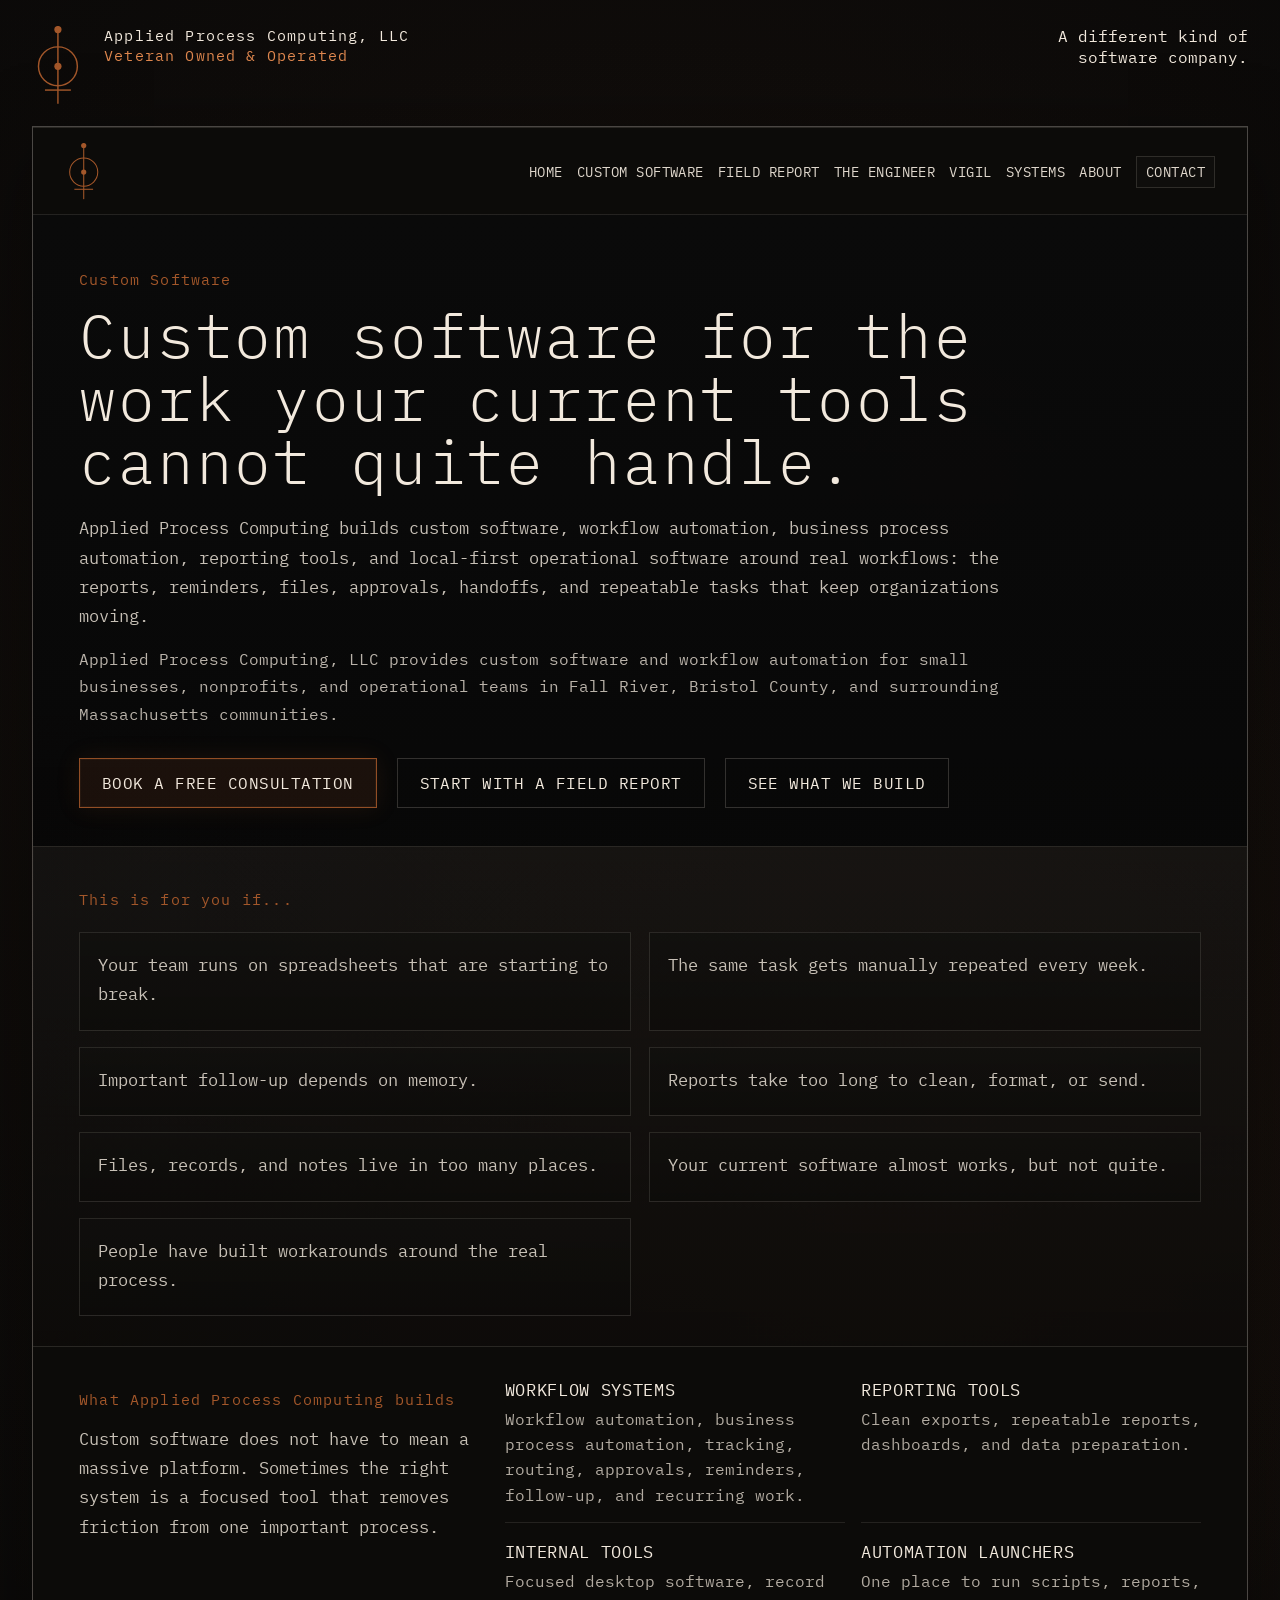
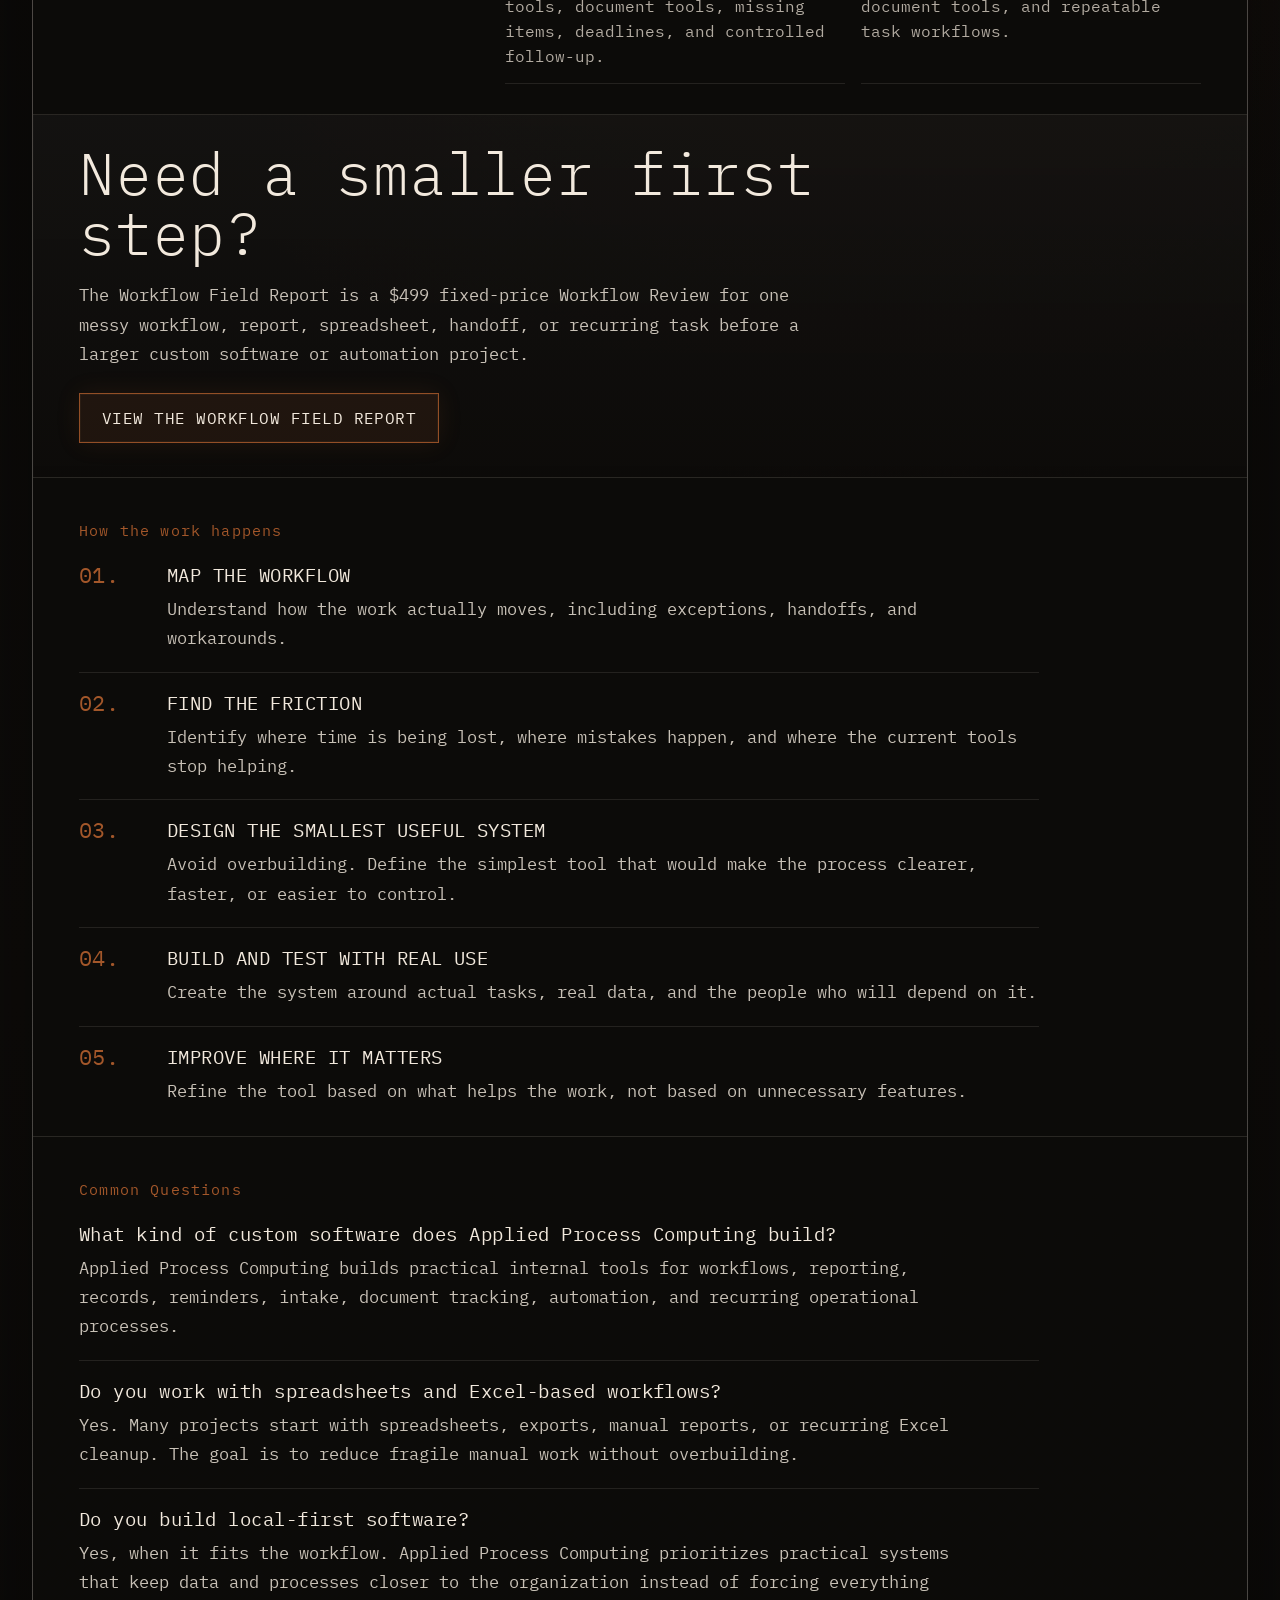
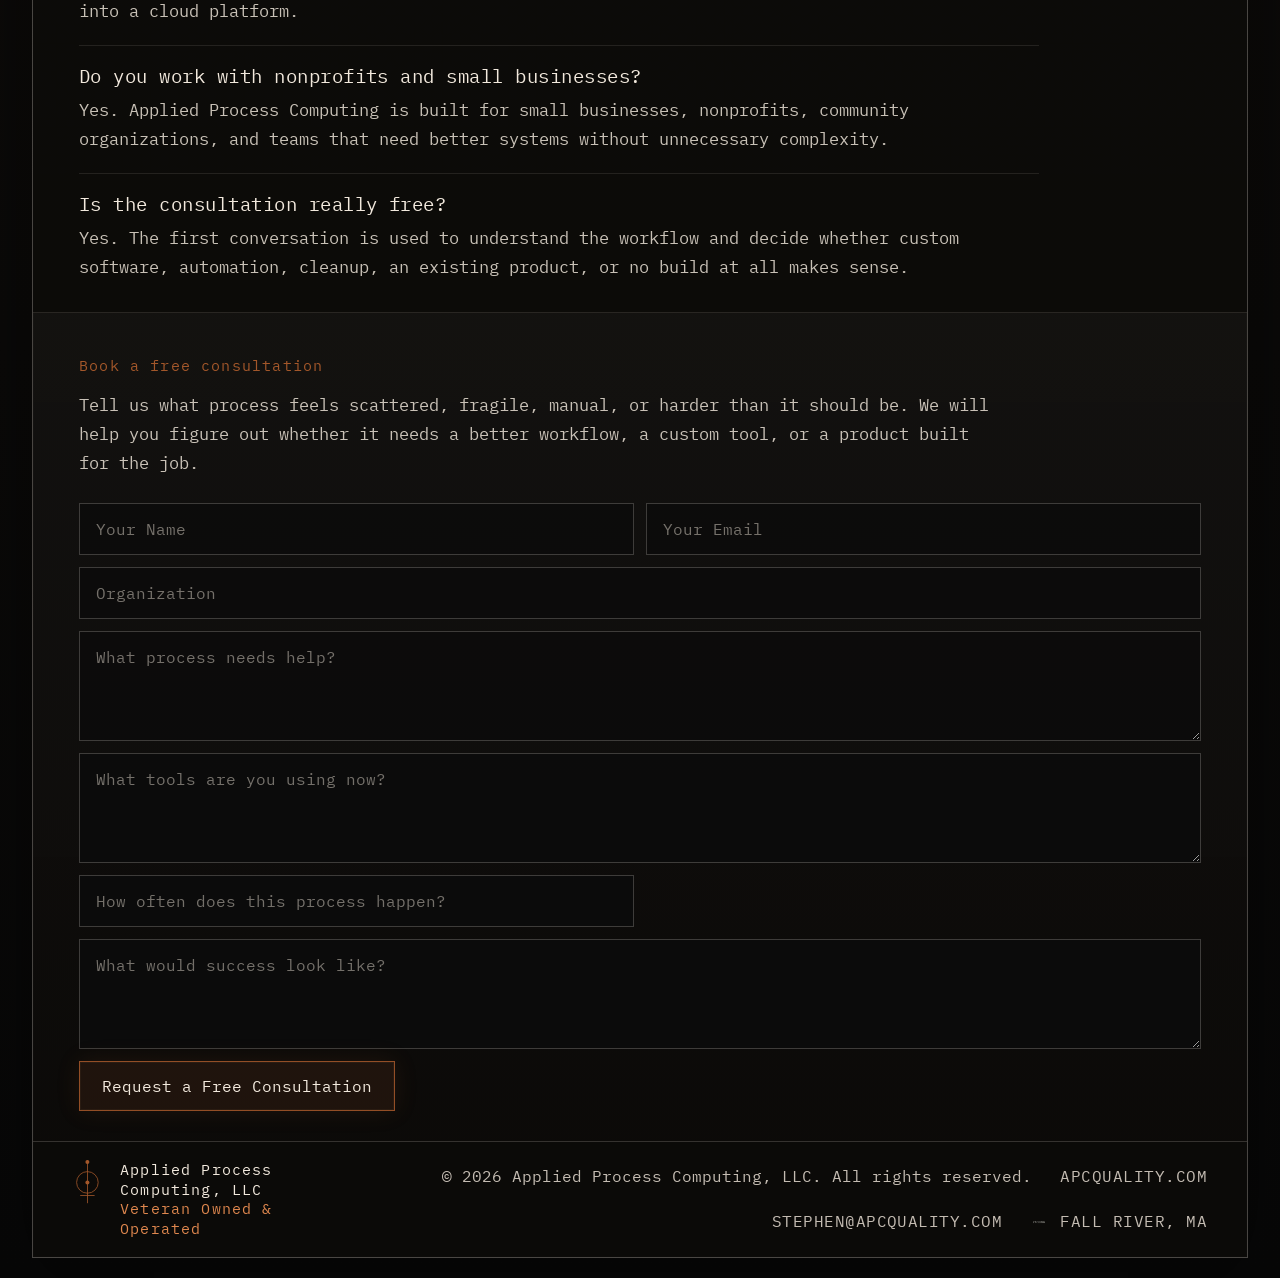
==== commit ba036df9: "Add files via upload" ====
--- a/custom-software.html
+++ b/custom-software.html
@@ -131,7 +131,7 @@
         <div class="catalog-contact__panel">
           <h2>Need a smaller first step?</h2>
           <p>
-            The Workflow Field Report is a $350 fixed-scope operational review for one messy workflow, report,
+            The Workflow Field Report is a $499 fixed-price Workflow Review for one messy workflow, report,
             spreadsheet, handoff, or recurring task before a larger custom software or automation project.
           </p>
           <a class="button button--primary" href="workflow-field-report.html">View The Workflow Field Report</a>
--- a/styles.css
+++ b/styles.css
@@ -1060,7 +1060,7 @@
   margin-bottom: 18px;
 }
 
-.product-summary__licenses {
+.product-summary__license {
   border: 1px solid rgba(242, 233, 221, 0.12);
   background:
     linear-gradient(180deg, rgba(26, 24, 22, 0.16), rgba(13, 11, 9, 0.28)),
@@ -1068,7 +1068,7 @@
   padding: 18px 18px 20px;
 }
 
-.product-summary__licenses-label {
+.product-summary__license-label {
   margin: 0 0 14px;
 }
 
@@ -1076,6 +1076,10 @@
   display: grid;
   grid-template-columns: repeat(2, minmax(0, 1fr));
   gap: 14px;
+}
+
+.product-summary__license-list--single {
+  grid-template-columns: minmax(0, 420px);
 }
 
 .product-summary__license-option {
